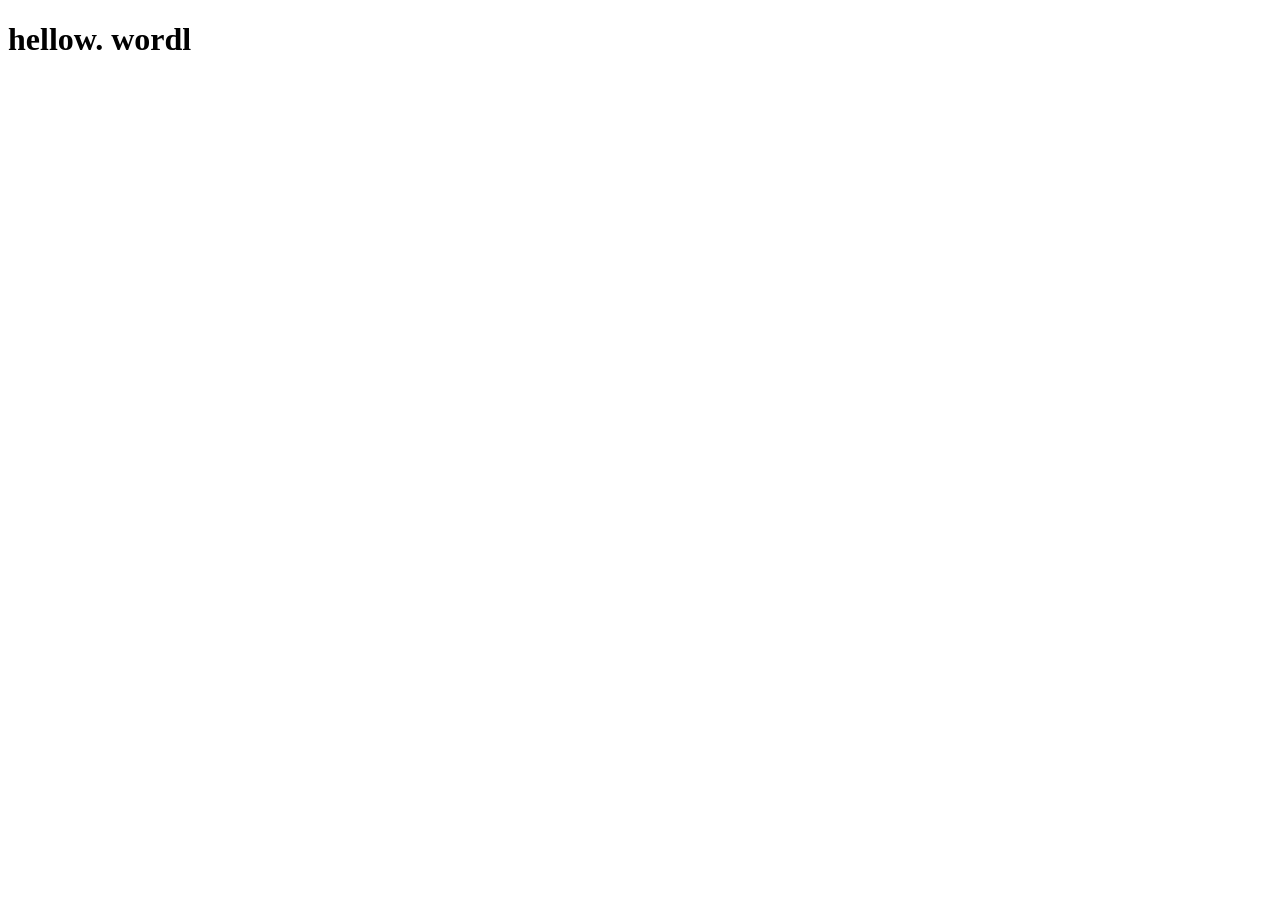
==== index.html @ d87928e4 "Puse un hola mundo" ====
<!DOCTYPE html>
<html lang="en">
<head>
    <meta charset="UTF-8">
    <meta name="viewport" content="width=device-width, initial-scale=1.0">
    <title>Document</title>
</head>
<body>
    <h1>hellow. wordl</h1>
</body>
</html>
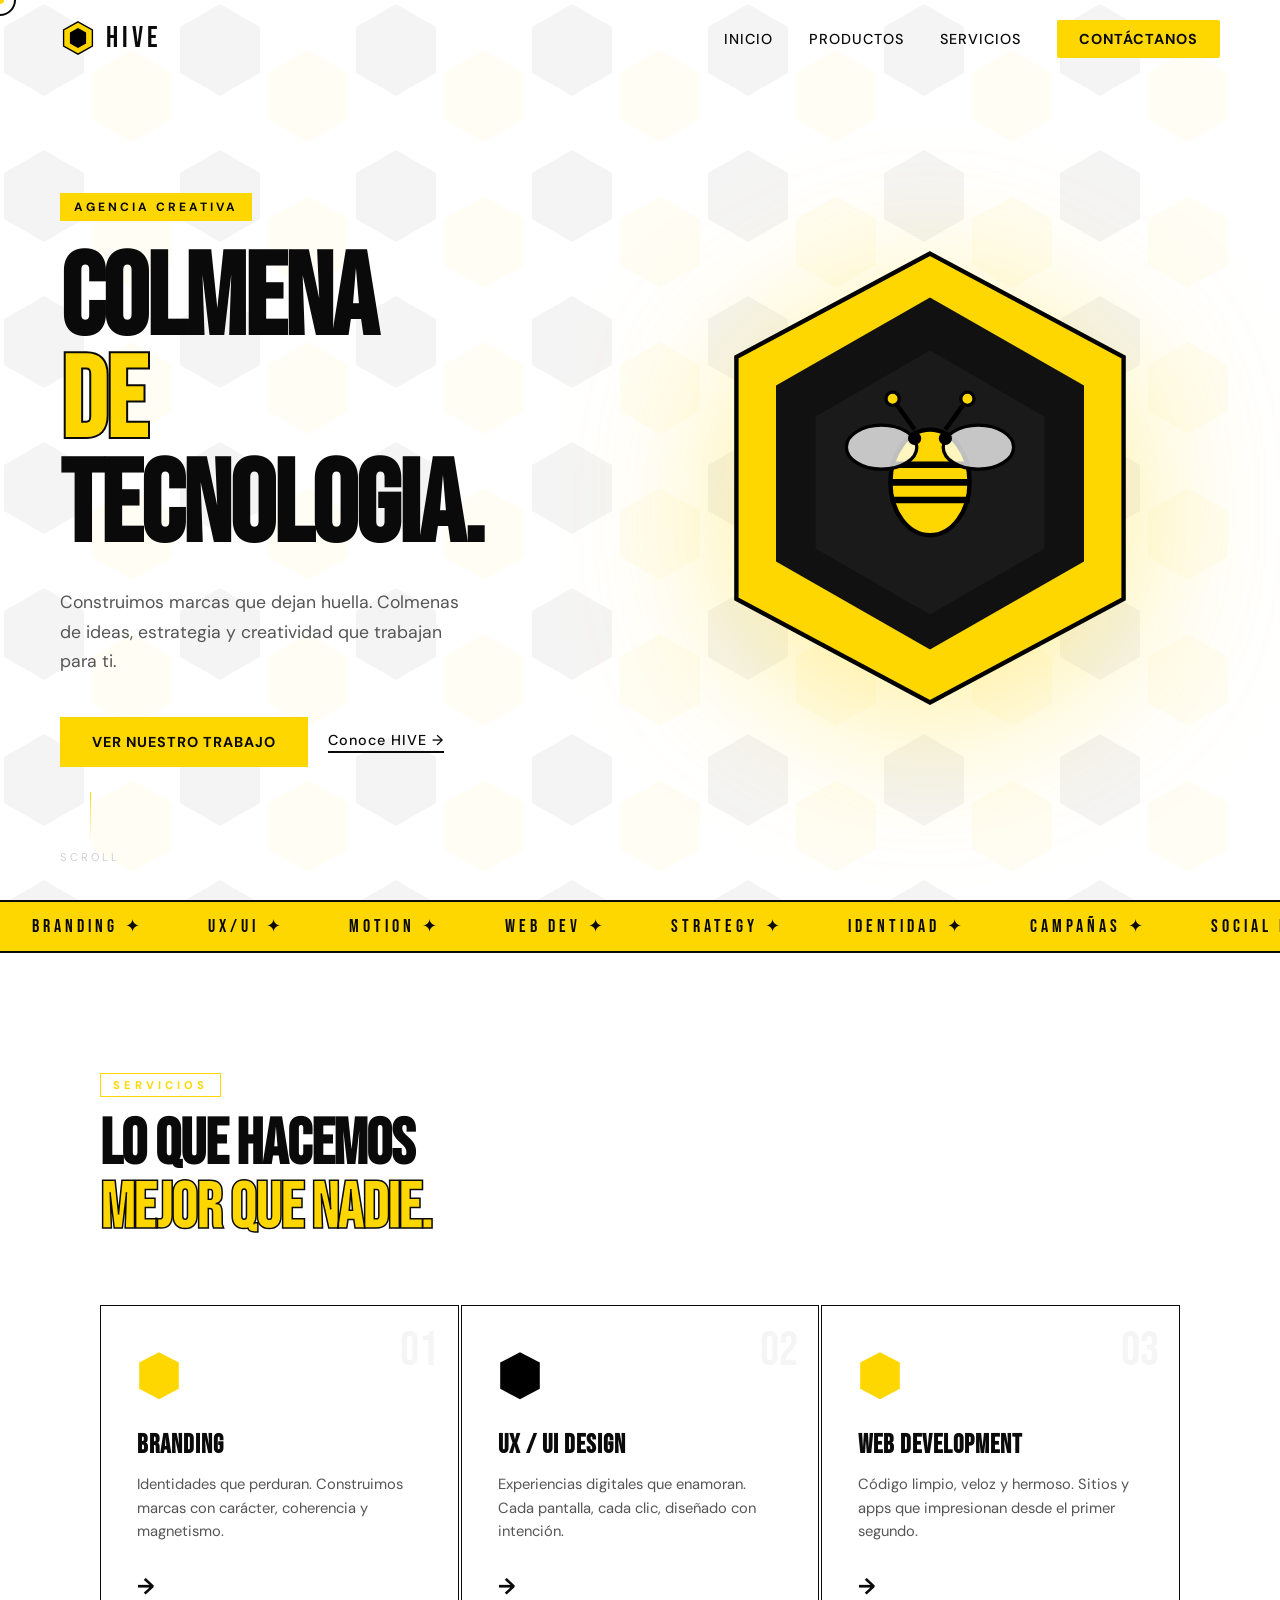
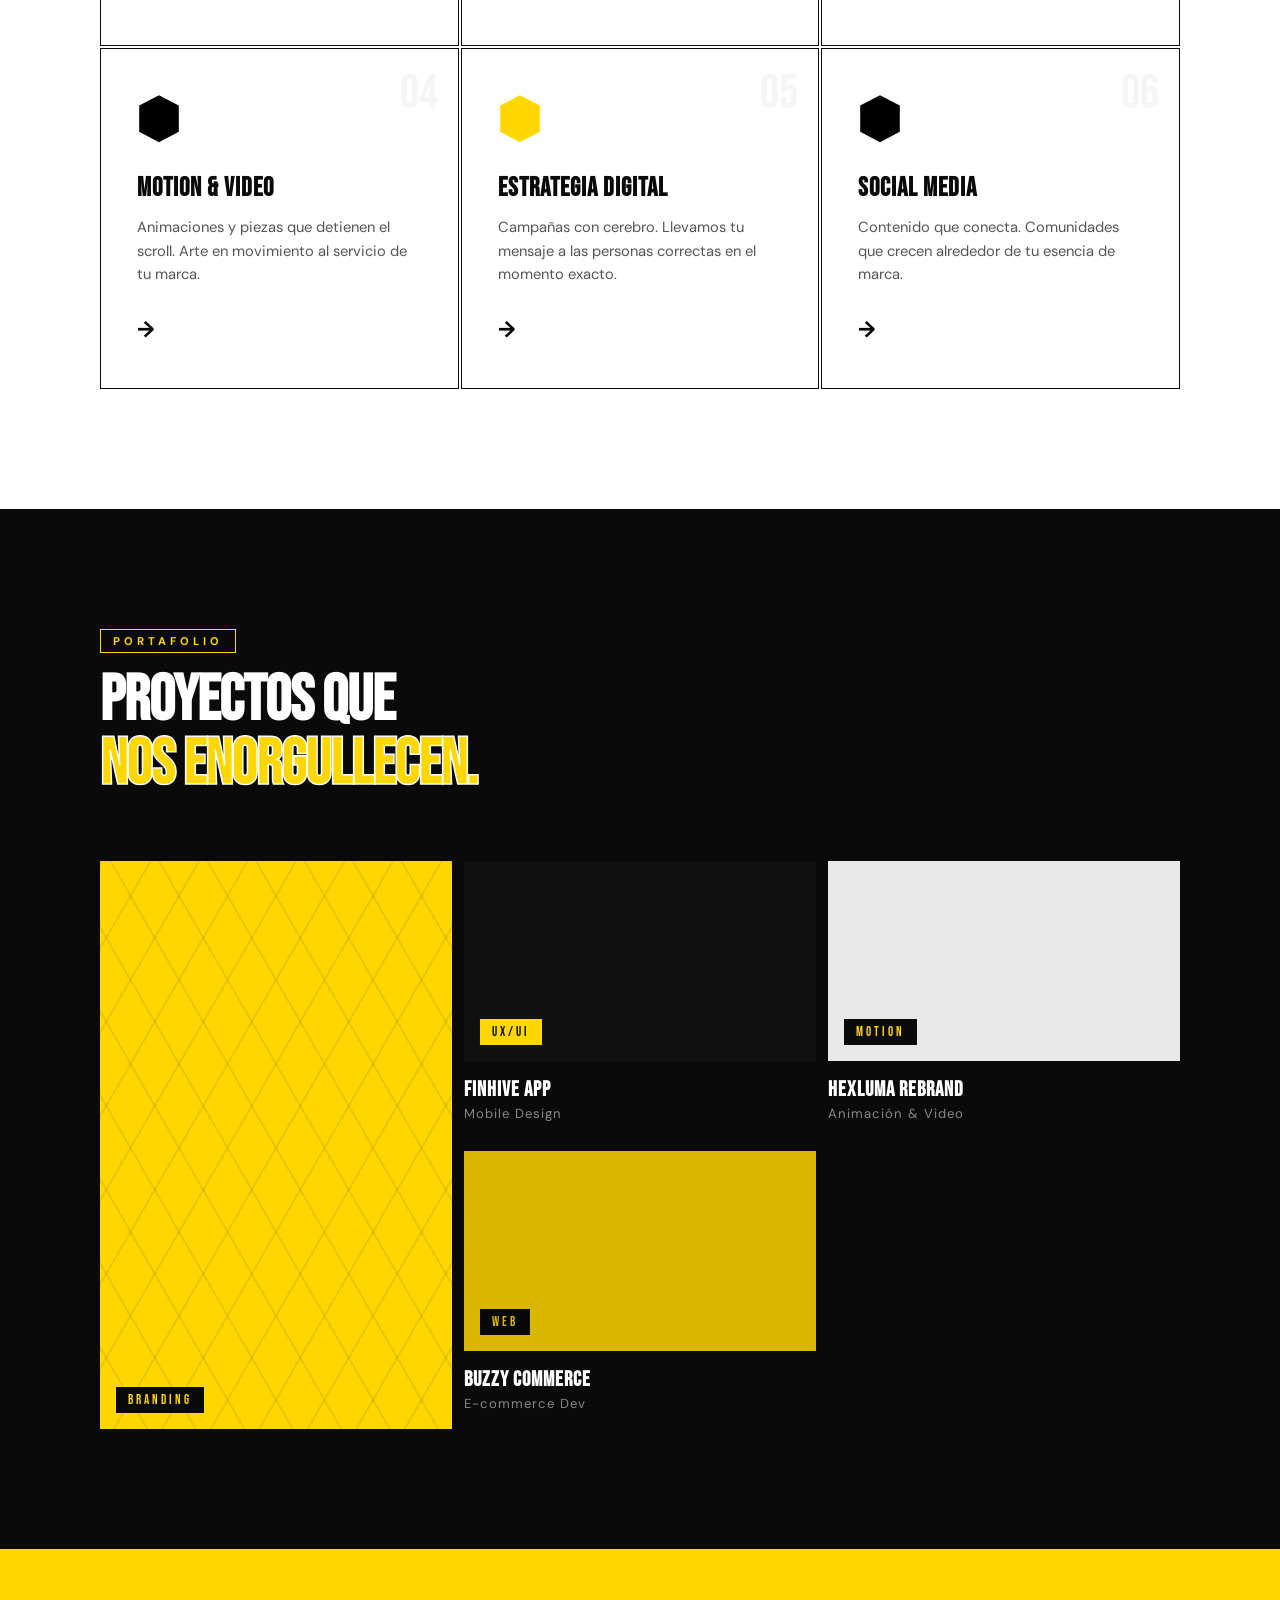
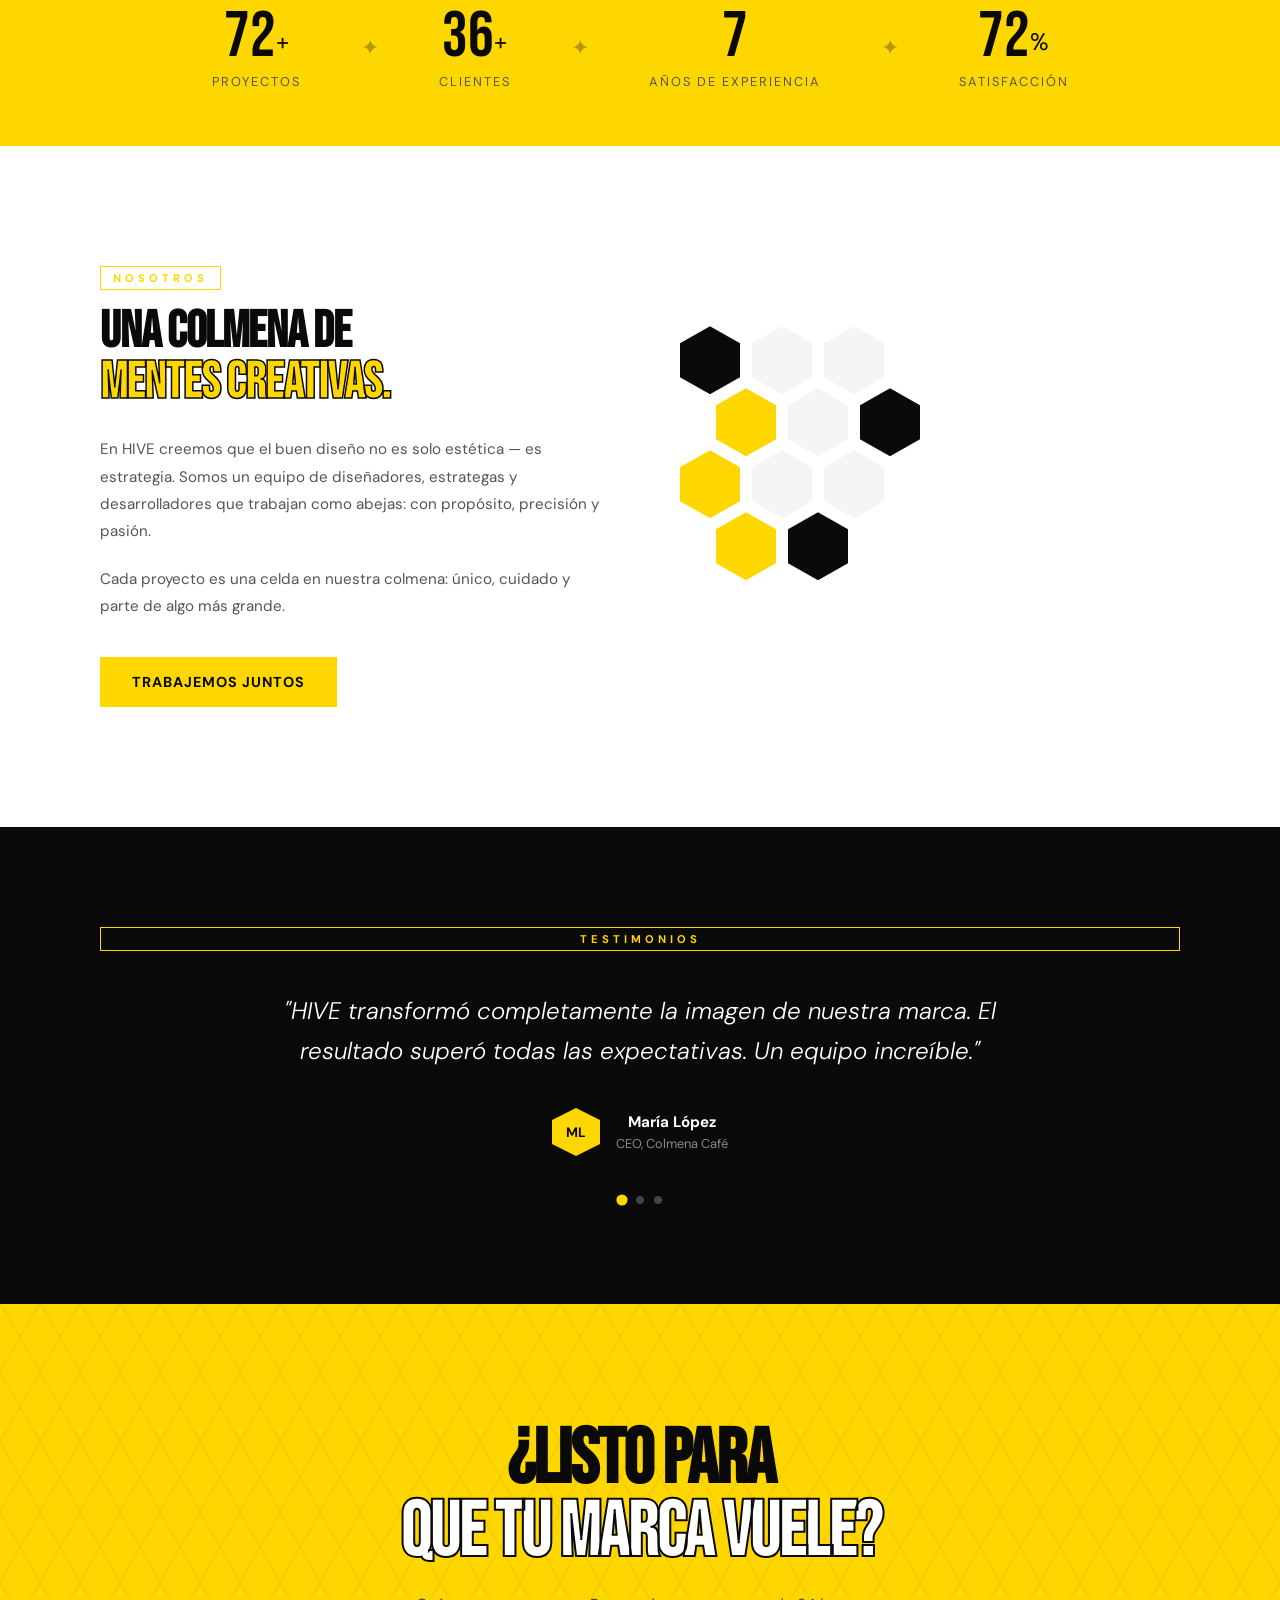
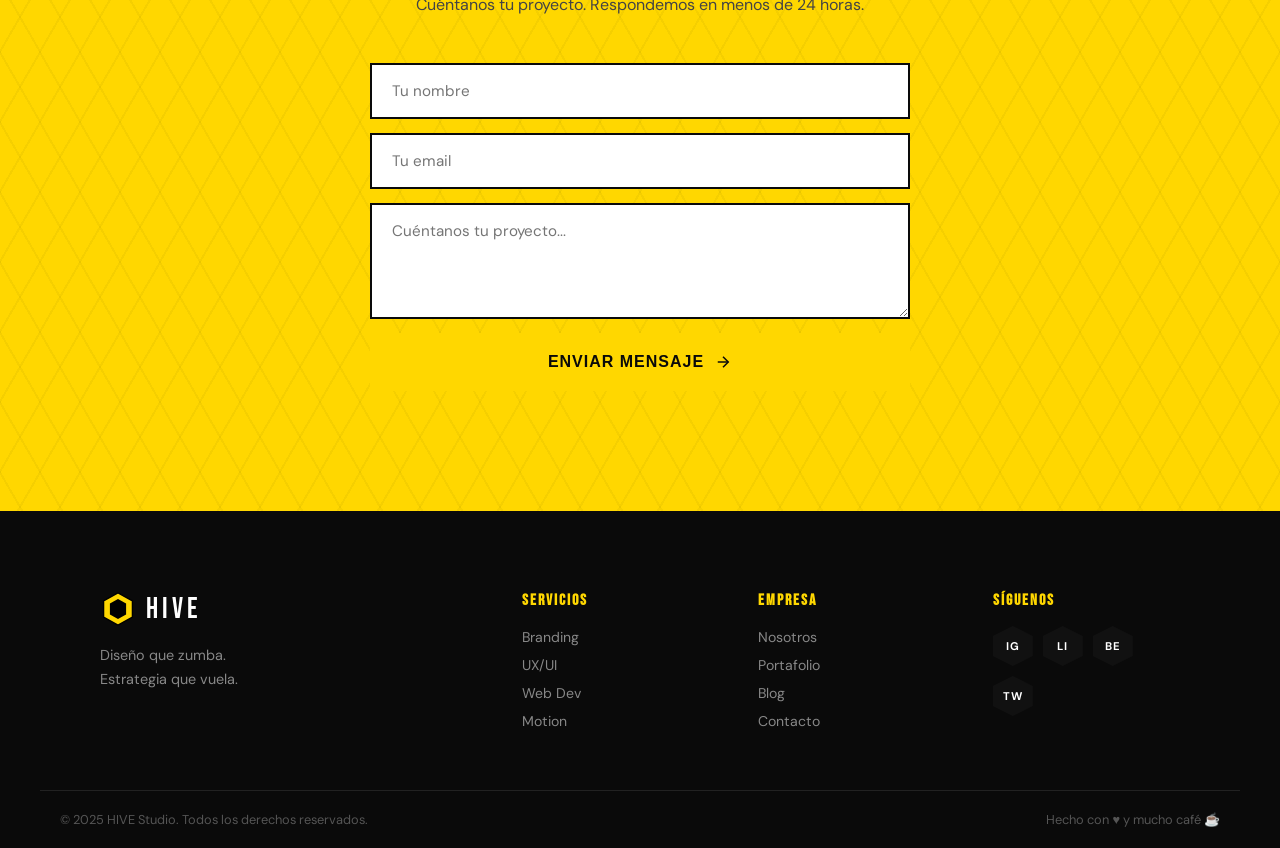
==== commit 9aef3e36: "feat : desarrollo servicios e index" ====
--- a/index.html
+++ b/index.html
@@ -1,11 +1,467 @@
 <!DOCTYPE html>
-<html lang="en">
+<html lang="es">
 <head>
-    <meta charset="UTF-8">
-    <meta name="viewport" content="width=device-width, initial-scale=1.0">
-    <title>Document</title>
+  <meta charset="UTF-8" />
+  <meta name="viewport" content="width=device-width, initial-scale=1.0"/>
+  <title>HIVE — colmena de servicios</title>
+  <link rel="stylesheet" href="/src/styles/style_ser.css" />
+  <link href="https://fonts.googleapis.com/css2?family=Bebas+Neue&family=DM+Sans:ital,wght@0,300;0,400;0,700;1,300&display=swap" rel="stylesheet"/>
 </head>
 <body>
-    <h1>hellow. wordl</h1>
+
+  <!-- CURSOR PERSONALIZADO -->
+  <div class="cursor" id="cursor"></div>
+  <div class="cursor-follower" id="cursorFollower"></div>
+
+  <!-- NAV -->
+  <nav class="nav">
+    <div class="nav-logo">
+      <svg class="nav-honeycomb" viewBox="0 0 40 40" xmlns="http://www.w3.org/2000/svg">
+        <polygon points="20,2 36,11 36,29 20,38 4,29 4,11" fill="#FFD700" stroke="#000" stroke-width="1.5"/>
+        <polygon points="20,9 29,14 29,26 20,31 11,26 11,14" fill="#000"/>
+      </svg>
+      <span>HIVE</span>
+    </div>
+    <ul class="nav-links">
+      <li><a href="#index">Inicio</a></li>
+      <li><a href="#productos">Productos</a></li>
+      <li><a href="#servicios">Servicios</a></li>
+      <li><a href="#contactos" class="nav-cta">Contáctanos</a></li>
+    </ul>
+    <button class="nav-burger" id="burger" aria-label="Menú">
+      <span></span><span></span><span></span>
+    </button>
+  </nav>
+
+  <!-- HERO -->
+  <section class="hero">
+    <!-- Panal de fondo animado -->
+    <div class="honeycomb-bg" id="honeycombBg"></div>
+
+    <div class="hero-content">
+      <div class="hero-tag">Agencia Creativa</div>
+      <h1 class="hero-title">
+        <span class="line">colmena</span>
+        <span class="line accent">de</span>
+        <span class="line">tecnologia.</span>
+      </h1>
+      <p class="hero-sub">Construimos marcas que dejan huella. Colmenas de ideas, estrategia y creatividad que trabajan para ti.</p>
+      <div class="hero-actions">
+        <a href="#trabajo" class="btn-primary">Ver nuestro trabajo</a>
+        <a href="#nosotros" class="btn-ghost">Conoce HIVE →</a>
+      </div>
+    </div>
+
+    <!-- Logo central gigante -->
+    <div class="hero-logo-wrap">
+      <div class="big-hex" id="bigHex">
+        <svg viewBox="0 0 200 220" xmlns="http://www.w3.org/2000/svg">
+          <polygon class="hex-outer" points="100,8 188,55 188,165 100,212 12,165 12,55"/>
+          <polygon class="hex-mid"   points="100,28 170,68 170,148 100,188 30,148 30,68"/>
+          <polygon class="hex-inner" points="100,52 152,82 152,142 100,172 48,142 48,82"/>
+          <!-- Abeja central -->
+          <ellipse cx="100" cy="112" rx="18" ry="24" fill="#FFD700"/>
+          <ellipse cx="100" cy="112" rx="18" ry="24" fill="none" stroke="#000" stroke-width="2"/>
+          <!-- Rayas abeja -->
+          <line x1="82" y1="104" x2="118" y2="104" stroke="#000" stroke-width="3"/>
+          <line x1="82" y1="112" x2="118" y2="112" stroke="#000" stroke-width="3"/>
+          <line x1="82" y1="120" x2="118" y2="120" stroke="#000" stroke-width="3"/>
+          <!-- Alas -->
+          <ellipse cx="78" cy="96" rx="16" ry="10" fill="rgba(255,255,255,0.75)" stroke="#000" stroke-width="1.5" class="wing"/>
+          <ellipse cx="122" cy="96" rx="16" ry="10" fill="rgba(255,255,255,0.75)" stroke="#000" stroke-width="1.5" class="wing"/>
+          <!-- Ojos -->
+          <circle cx="93" cy="92" r="3" fill="#000"/>
+          <circle cx="107" cy="92" r="3" fill="#000"/>
+          <!-- Antenas -->
+          <line x1="93" y1="88" x2="83" y2="74" stroke="#000" stroke-width="2"/>
+          <circle cx="83" cy="74" r="3" fill="#FFD700" stroke="#000" stroke-width="1.5"/>
+          <line x1="107" y1="88" x2="117" y2="74" stroke="#000" stroke-width="2"/>
+          <circle cx="117" cy="74" r="3" fill="#FFD700" stroke="#000" stroke-width="1.5"/>
+        </svg>
+      </div>
+    </div>
+
+    <div class="hero-scroll-hint">
+      <div class="scroll-line"></div>
+      <span>Scroll</span>
+    </div>
+  </section>
+
+  <!-- TICKER -->
+  <div class="ticker-wrap">
+    <div class="ticker">
+      <span>Branding ✦</span><span>UX/UI ✦</span><span>Motion ✦</span><span>Web Dev ✦</span>
+      <span>Strategy ✦</span><span>Identidad ✦</span><span>Campañas ✦</span><span>Social Media ✦</span>
+      <span>Branding ✦</span><span>UX/UI ✦</span><span>Motion ✦</span><span>Web Dev ✦</span>
+      <span>Strategy ✦</span><span>Identidad ✦</span><span>Campañas ✦</span><span>Social Media ✦</span>
+    </div>
+  </div>
+
+  <!-- SERVICIOS -->
+  <section class="servicios" id="servicios">
+    <div class="container">
+      <div class="section-header">
+        <span class="section-tag">Servicios</span>
+        <h2>Lo que hacemos<br/><em>mejor que nadie.</em></h2>
+      </div>
+
+      <div class="cards-grid">
+        <div class="card" data-index="01">
+          <div class="card-hex">
+            <svg viewBox="0 0 60 70"><polygon points="30,3 57,17 57,53 30,67 3,53 3,17" fill="#FFD700"/></svg>
+          </div>
+          <h3>Branding</h3>
+          <p>Identidades que perduran. Construimos marcas con carácter, coherencia y magnetismo.</p>
+          <span class="card-arrow">→</span>
+        </div>
+        <div class="card" data-index="02">
+          <div class="card-hex">
+            <svg viewBox="0 0 60 70"><polygon points="30,3 57,17 57,53 30,67 3,53 3,17" fill="#000"/></svg>
+          </div>
+          <h3>UX / UI Design</h3>
+          <p>Experiencias digitales que enamoran. Cada pantalla, cada clic, diseñado con intención.</p>
+          <span class="card-arrow">→</span>
+        </div>
+        <div class="card" data-index="03">
+          <div class="card-hex">
+            <svg viewBox="0 0 60 70"><polygon points="30,3 57,17 57,53 30,67 3,53 3,17" fill="#FFD700"/></svg>
+          </div>
+          <h3>Web Development</h3>
+          <p>Código limpio, veloz y hermoso. Sitios y apps que impresionan desde el primer segundo.</p>
+          <span class="card-arrow">→</span>
+        </div>
+        <div class="card" data-index="04">
+          <div class="card-hex">
+            <svg viewBox="0 0 60 70"><polygon points="30,3 57,17 57,53 30,67 3,53 3,17" fill="#000"/></svg>
+          </div>
+          <h3>Motion & Video</h3>
+          <p>Animaciones y piezas que detienen el scroll. Arte en movimiento al servicio de tu marca.</p>
+          <span class="card-arrow">→</span>
+        </div>
+        <div class="card" data-index="05">
+          <div class="card-hex">
+            <svg viewBox="0 0 60 70"><polygon points="30,3 57,17 57,53 30,67 3,53 3,17" fill="#FFD700"/></svg>
+          </div>
+          <h3>Estrategia Digital</h3>
+          <p>Campañas con cerebro. Llevamos tu mensaje a las personas correctas en el momento exacto.</p>
+          <span class="card-arrow">→</span>
+        </div>
+        <div class="card" data-index="06">
+          <div class="card-hex">
+            <svg viewBox="0 0 60 70"><polygon points="30,3 57,17 57,53 30,67 3,53 3,17" fill="#000"/></svg>
+          </div>
+          <h3>Social Media</h3>
+          <p>Contenido que conecta. Comunidades que crecen alrededor de tu esencia de marca.</p>
+          <span class="card-arrow">→</span>
+        </div>
+      </div>
+    </div>
+  </section>
+
+  <!-- TRABAJO / PORTAFOLIO -->
+  <section class="trabajo" id="trabajo">
+    <div class="container">
+      <div class="section-header invert">
+        <span class="section-tag">Portafolio</span>
+        <h2>Proyectos que<br/><em>nos enorgullecen.</em></h2>
+      </div>
+
+      <div class="portfolio-grid">
+        <div class="p-item big">
+          <div class="p-img" style="background: #FFD700;">
+            <div class="p-hex-pattern"></div>
+            <div class="p-label">BRANDING</div>
+          </div>
+          <div class="p-info">
+            <h4>Colmena Café</h4>
+            <span>Identidad & Packaging</span>
+          </div>
+        </div>
+        <div class="p-item">
+          <div class="p-img" style="background: #111;">
+            <div class="p-label light">UX/UI</div>
+          </div>
+          <div class="p-info">
+            <h4>FinHive App</h4>
+            <span>Mobile Design</span>
+          </div>
+        </div>
+        <div class="p-item">
+          <div class="p-img" style="background: #e8e8e8;">
+            <div class="p-label">MOTION</div>
+          </div>
+          <div class="p-info">
+            <h4>Hexluma Rebrand</h4>
+            <span>Animación & Video</span>
+          </div>
+        </div>
+        <div class="p-item">
+          <div class="p-img" style="background: #FFD700; filter: brightness(0.85);">
+            <div class="p-label">WEB</div>
+          </div>
+          <div class="p-info">
+            <h4>Buzzy Commerce</h4>
+            <span>E-commerce Dev</span>
+          </div>
+        </div>
+      </div>
+    </div>
+  </section>
+
+  <!-- STATS -->
+  <div class="stats-bar">
+    <div class="stat">
+      <span class="stat-num" data-target="120">0</span><sup>+</sup>
+      <span class="stat-label">Proyectos</span>
+    </div>
+    <div class="stat-divider">✦</div>
+    <div class="stat">
+      <span class="stat-num" data-target="48">0</span><sup>+</sup>
+      <span class="stat-label">Clientes</span>
+    </div>
+    <div class="stat-divider">✦</div>
+    <div class="stat">
+      <span class="stat-num" data-target="7">0</span>
+      <span class="stat-label">Años de experiencia</span>
+    </div>
+    <div class="stat-divider">✦</div>
+    <div class="stat">
+      <span class="stat-num" data-target="98">0</span><sup>%</sup>
+      <span class="stat-label">Satisfacción</span>
+    </div>
+  </div>
+
+  <!-- NOSOTROS -->
+  <section class="nosotros" id="nosotros">
+    <div class="container nos-grid">
+      <div class="nos-text">
+        <span class="section-tag">Nosotros</span>
+        <h2>Una colmena de<br/><em>mentes creativas.</em></h2>
+        <p>En HIVE creemos que el buen diseño no es solo estética — es estrategia. Somos un equipo de diseñadores, estrategas y desarrolladores que trabajan como abejas: con propósito, precisión y pasión.</p>
+        <p>Cada proyecto es una celda en nuestra colmena: único, cuidado y parte de algo más grande.</p>
+        <a href="#contacto" class="btn-primary">Trabajemos juntos</a>
+      </div>
+      <div class="nos-visual">
+        <div class="nos-hex-grid" id="nosHexGrid"></div>
+      </div>
+    </div>
+  </section>
+
+  <!-- TESTIMONIOS -->
+  <section class="testimonios">
+    <div class="container">
+      <span class="section-tag center">Testimonios</span>
+      <div class="testi-slider" id="testiSlider">
+        <div class="testi active">
+          <p>"HIVE transformó completamente la imagen de nuestra marca. El resultado superó todas las expectativas. Un equipo increíble."</p>
+          <div class="testi-author">
+            <div class="testi-avatar">ML</div>
+            <div>
+              <strong>María López</strong>
+              <span>CEO, Colmena Café</span>
+            </div>
+          </div>
+        </div>
+        <div class="testi">
+          <p>"Trabajar con HIVE fue un placer de principio a fin. Entendieron nuestra visión y la llevaron a otro nivel. Totalmente recomendados."</p>
+          <div class="testi-author">
+            <div class="testi-avatar">CA</div>
+            <div>
+              <strong>Carlos Arango</strong>
+              <span>Fundador, FinHive</span>
+            </div>
+          </div>
+        </div>
+        <div class="testi">
+          <p>"El mejor equipo creativo con el que hemos trabajado. Rápidos, talentosos y siempre atentos a los detalles. ¡Los amamos!"</p>
+          <div class="testi-author">
+            <div class="testi-avatar">SR</div>
+            <div>
+              <strong>Sara Restrepo</strong>
+              <span>Directora de Marketing, Hexluma</span>
+            </div>
+          </div>
+        </div>
+      </div>
+      <div class="testi-dots" id="testiDots">
+        <button class="dot active" data-i="0"></button>
+        <button class="dot" data-i="1"></button>
+        <button class="dot" data-i="2"></button>
+      </div>
+    </div>
+  </section>
+
+  <!-- CTA FINAL -->
+  <section class="cta-final" id="contacto">
+    <div class="cta-hex-bg"></div>
+    <div class="container cta-content">
+      <h2>¿Listo para<br/><em>que tu marca vuele?</em></h2>
+      <p>Cuéntanos tu proyecto. Respondemos en menos de 24 horas.</p>
+      <div class="cta-form">
+        <input type="text" placeholder="Tu nombre" class="cta-input" id="nameInput"/>
+        <input type="email" placeholder="Tu email" class="cta-input" id="emailInput"/>
+        <textarea placeholder="Cuéntanos tu proyecto..." class="cta-input" rows="4" id="msgInput"></textarea>
+        <button class="btn-primary large" id="ctaBtn">
+          <span>Enviar mensaje</span>
+          <svg viewBox="0 0 24 24" fill="none" stroke="currentColor" stroke-width="2"><line x1="5" y1="12" x2="19" y2="12"/><polyline points="12 5 19 12 12 19"/></svg>
+        </button>
+      </div>
+    </div>
+  </section>
+
+  <!-- FOOTER -->
+  <footer class="footer">
+    <div class="container footer-grid">
+      <div class="footer-brand">
+        <div class="nav-logo">
+          <svg class="nav-honeycomb" viewBox="0 0 40 40" xmlns="http://www.w3.org/2000/svg">
+            <polygon points="20,2 36,11 36,29 20,38 4,29 4,11" fill="#FFD700" stroke="#000" stroke-width="1.5"/>
+            <polygon points="20,9 29,14 29,26 20,31 11,26 11,14" fill="#000"/>
+          </svg>
+          <span>HIVE</span>
+        </div>
+        <p>Diseño que zumba.<br/>Estrategia que vuela.</p>
+      </div>
+      <div class="footer-links">
+        <h5>Servicios</h5>
+        <a href="#">Branding</a>
+        <a href="#">UX/UI</a>
+        <a href="#">Web Dev</a>
+        <a href="#">Motion</a>
+      </div>
+      <div class="footer-links">
+        <h5>Empresa</h5>
+        <a href="#">Nosotros</a>
+        <a href="#">Portafolio</a>
+        <a href="#">Blog</a>
+        <a href="#">Contacto</a>
+      </div>
+      <div class="footer-social">
+        <h5>Síguenos</h5>
+        <div class="social-icons">
+          <a href="#" class="social-icon">IG</a>
+          <a href="#" class="social-icon">LI</a>
+          <a href="#" class="social-icon">BE</a>
+          <a href="#" class="social-icon">TW</a>
+        </div>
+      </div>
+    </div>
+    <div class="footer-bottom">
+      <span>© 2025 HIVE Studio. Todos los derechos reservados.</span>
+      <span>Hecho con ♥ y mucho café ☕</span>
+    </div>
+  </footer>
+
+  <script>
+    // ─── CURSOR ──────────────────────────────
+    const cursor = document.getElementById('cursor');
+    const follower = document.getElementById('cursorFollower');
+    let mx = 0, my = 0, fx = 0, fy = 0;
+    document.addEventListener('mousemove', e => { mx = e.clientX; my = e.clientY; cursor.style.left = mx + 'px'; cursor.style.top = my + 'px'; });
+    function animFollower() { fx += (mx - fx) * 0.12; fy += (my - fy) * 0.12; follower.style.left = fx + 'px'; follower.style.top = fy + 'px'; requestAnimationFrame(animFollower); }
+    animFollower();
+    document.querySelectorAll('a, button, .card, .p-item').forEach(el => {
+      el.addEventListener('mouseenter', () => { cursor.classList.add('hover'); follower.classList.add('hover'); });
+      el.addEventListener('mouseleave', () => { cursor.classList.remove('hover'); follower.classList.remove('hover'); });
+    });
+
+    // ─── PANAL FONDO HERO ────────────────────
+    const bg = document.getElementById('honeycombBg');
+    const cols = Math.ceil(window.innerWidth / 88) + 2;
+    const rows = Math.ceil(window.innerHeight / 100) + 2;
+    for (let r = 0; r < rows; r++) {
+      for (let c = 0; c < cols; c++) {
+        const h = document.createElement('div');
+        h.className = 'hex-cell';
+        h.style.animationDelay = (Math.random() * 4) + 's';
+        bg.appendChild(h);
+      }
+    }
+
+    // ─── PANAL NOSOTROS ──────────────────────
+    const nosGrid = document.getElementById('nosHexGrid');
+    const positions = [
+      [0,0],[1,0],[2,0],[0.5,1],[1.5,1],[2.5,1],[0,2],[1,2],[2,2],[0.5,3],[1.5,3]
+    ];
+    positions.forEach(([x,y], i) => {
+      const h = document.createElement('div');
+      h.className = 'nos-hex';
+      h.style.left = (x * 72) + 'px';
+      h.style.top = (y * 62) + 'px';
+      h.style.animationDelay = (i * 0.1) + 's';
+      if (i % 3 === 0) h.classList.add('yellow');
+      if (i % 5 === 0) h.classList.add('black');
+      nosGrid.appendChild(h);
+    });
+
+    // ─── BIG HEX PARALLAX ────────────────────
+    const bigHex = document.getElementById('bigHex');
+    document.addEventListener('mousemove', e => {
+      const dx = (e.clientX / window.innerWidth - 0.5) * 20;
+      const dy = (e.clientY / window.innerHeight - 0.5) * 20;
+      bigHex.style.transform = `rotateY(${dx}deg) rotateX(${-dy}deg)`;
+    });
+
+    // ─── TESTIMONIOS ─────────────────────────
+    let currentTesti = 0;
+    const testis = document.querySelectorAll('.testi');
+    const dots = document.querySelectorAll('.dot');
+    function showTesti(i) {
+      testis[currentTesti].classList.remove('active');
+      dots[currentTesti].classList.remove('active');
+      currentTesti = i;
+      testis[currentTesti].classList.add('active');
+      dots[currentTesti].classList.add('active');
+    }
+    dots.forEach(d => d.addEventListener('click', () => showTesti(+d.dataset.i)));
+    setInterval(() => showTesti((currentTesti + 1) % testis.length), 5000);
+
+    // ─── STATS COUNTER ───────────────────────
+    const statNums = document.querySelectorAll('.stat-num');
+    const statsBar = document.querySelector('.stats-bar');
+    let counted = false;
+    const observer = new IntersectionObserver(entries => {
+      if (entries[0].isIntersecting && !counted) {
+        counted = true;
+        statNums.forEach(el => {
+          const target = +el.dataset.target;
+          let count = 0;
+          const inc = Math.ceil(target / 60);
+          const timer = setInterval(() => {
+            count = Math.min(count + inc, target);
+            el.textContent = count;
+            if (count >= target) clearInterval(timer);
+          }, 30);
+        });
+      }
+    }, { threshold: 0.5 });
+    observer.observe(statsBar);
+
+    // ─── CTA FORM ────────────────────────────
+    document.getElementById('ctaBtn').addEventListener('click', () => {
+      const n = document.getElementById('nameInput').value.trim();
+      const e = document.getElementById('emailInput').value.trim();
+      const m = document.getElementById('msgInput').value.trim();
+      const btn = document.getElementById('ctaBtn');
+      if (!n || !e || !m) { btn.style.background = '#ff4444'; btn.querySelector('span').textContent = 'Completa todos los campos'; setTimeout(() => { btn.style.background = ''; btn.querySelector('span').textContent = 'Enviar mensaje'; }, 2000); return; }
+      btn.querySelector('span').textContent = '¡Mensaje enviado! 🐝';
+      btn.style.background = '#000';
+      setTimeout(() => { btn.querySelector('span').textContent = 'Enviar mensaje'; btn.style.background = ''; document.getElementById('nameInput').value = ''; document.getElementById('emailInput').value = ''; document.getElementById('msgInput').value = ''; }, 3000);
+    });
+
+    // ─── NAVBAR SCROLL ───────────────────────
+    const nav = document.querySelector('.nav');
+    window.addEventListener('scroll', () => { nav.classList.toggle('scrolled', window.scrollY > 60); });
+
+    // ─── SCROLL REVEAL ───────────────────────
+    const reveals = document.querySelectorAll('.card, .p-item, .stat, .testi, .nos-text > *');
+    const revObs = new IntersectionObserver(entries => {
+      entries.forEach(e => { if (e.isIntersecting) { e.target.classList.add('revealed'); revObs.unobserve(e.target); } });
+    }, { threshold: 0.15 });
+    reveals.forEach(el => { el.classList.add('reveal-ready'); revObs.observe(el); });
+
+    // ─── MOBILE BURGER ───────────────────────
+    document.getElementById('burger').addEventListener('click', () => { document.querySelector('.nav-links').classList.toggle('open'); });
+  </script>
 </body>
 </html>
--- a/src/styles/style_ser.css
+++ b/src/styles/style_ser.css
@@ -0,0 +1,687 @@
+/* ══════════════════════════════════════════
+   HIVE STUDIO — Landing Page Styles
+   Paleta: Blanco · Negro · Amarillo Panal
+   ══════════════════════════════════════════ */
+
+/* ─── VARIABLES ─────────────────────────── */
+:root {
+  --yellow: #FFD700;
+  --yellow-dark: #e6c200;
+  --black: #0a0a0a;
+  --white: #ffffff;
+  --gray: #f5f5f5;
+  --gray-mid: #d0d0d0;
+  --gray-dark: #555;
+  --font-display: 'Bebas Neue', sans-serif;
+  --font-body: 'DM Sans', sans-serif;
+  --transition: cubic-bezier(0.25, 0.46, 0.45, 0.94);
+}
+
+/* ─── RESET & BASE ───────────────────────── */
+*, *::before, *::after { box-sizing: border-box; margin: 0; padding: 0; }
+html { scroll-behavior: smooth; }
+body {
+  font-family: var(--font-body);
+  background: var(--white);
+  color: var(--black);
+  overflow-x: hidden;
+  cursor: none;
+}
+a { text-decoration: none; color: inherit; }
+ul { list-style: none; }
+img { display: block; max-width: 100%; }
+
+/* ─── CURSOR ─────────────────────────────── */
+.cursor {
+  position: fixed;
+  width: 8px; height: 8px;
+  background: var(--yellow);
+  border-radius: 50%;
+  pointer-events: none;
+  transform: translate(-50%, -50%);
+  z-index: 9999;
+  transition: transform 0.1s, background 0.2s;
+}
+.cursor-follower {
+  position: fixed;
+  width: 32px; height: 32px;
+  border: 2px solid var(--black);
+  border-radius: 50%;
+  pointer-events: none;
+  transform: translate(-50%, -50%);
+  z-index: 9998;
+  transition: width 0.3s var(--transition), height 0.3s var(--transition), border-color 0.2s;
+}
+.cursor.hover { transform: translate(-50%,-50%) scale(2.5); background: var(--black); }
+.cursor-follower.hover { width: 56px; height: 56px; border-color: var(--yellow); }
+
+/* ─── NAVEGACIÓN ─────────────────────────── */
+.nav {
+  position: fixed;
+  top: 0; left: 0; right: 0;
+  display: flex;
+  align-items: center;
+  justify-content: space-between;
+  padding: 20px 60px;
+  z-index: 1000;
+  transition: background 0.4s, padding 0.3s, box-shadow 0.4s;
+}
+.nav.scrolled {
+  background: rgba(255,255,255,0.96);
+  backdrop-filter: blur(20px);
+  padding: 14px 60px;
+  box-shadow: 0 2px 30px rgba(0,0,0,0.08);
+}
+.nav-logo {
+  display: flex;
+  align-items: center;
+  gap: 10px;
+  font-family: var(--font-display);
+  font-size: 1.8rem;
+  letter-spacing: 4px;
+}
+.nav-honeycomb { width: 36px; height: 36px; }
+.nav-links {
+  display: flex;
+  align-items: center;
+  gap: 36px;
+}
+.nav-links a {
+  font-size: 0.9rem;
+  font-weight: 500;
+  letter-spacing: 1px;
+  text-transform: uppercase;
+  position: relative;
+}
+.nav-links a::after {
+  content: '';
+  position: absolute;
+  bottom: -3px; left: 0;
+  width: 0; height: 2px;
+  background: var(--yellow);
+  transition: width 0.3s var(--transition);
+}
+.nav-links a:hover::after { width: 100%; }
+.nav-cta {
+  background: var(--yellow);
+  color: var(--black) !important;
+  padding: 10px 22px;
+  border-radius: 2px;
+  font-weight: 700 !important;
+  transition: background 0.3s, transform 0.2s !important;
+}
+.nav-cta:hover { background: var(--black) !important; color: var(--yellow) !important; transform: translateY(-2px); }
+.nav-cta::after { display: none !important; }
+.nav-burger { display: none; flex-direction: column; gap: 5px; background: none; border: none; cursor: none; padding: 4px; }
+.nav-burger span { display: block; width: 24px; height: 2px; background: var(--black); transition: 0.3s; }
+
+/* ─── HERO ───────────────────────────────── */
+.hero {
+  min-height: 100vh;
+  display: grid;
+  grid-template-columns: 1fr 1fr;
+  align-items: center;
+  padding: 120px 60px 60px;
+  background: var(--white);
+  position: relative;
+  overflow: hidden;
+}
+
+/* Panal de fondo */
+.honeycomb-bg {
+  position: absolute;
+  inset: 0;
+  display: flex;
+  flex-wrap: wrap;
+  align-content: flex-start;
+  pointer-events: none;
+  opacity: 0.04;
+  z-index: 0;
+}
+.hex-cell {
+  width: 80px; height: 92px;
+  background: var(--black);
+  clip-path: polygon(50% 0%, 100% 25%, 100% 75%, 50% 100%, 0% 75%, 0% 25%);
+  margin: 4px;
+  animation: hexPulse 6s infinite alternate;
+}
+.hex-cell:nth-child(even) { background: var(--yellow); margin-top: 50px; }
+@keyframes hexPulse {
+  from { opacity: 0.3; transform: scale(0.95); }
+  to   { opacity: 1;   transform: scale(1.02); }
+}
+
+/* Contenido hero */
+.hero-content {
+  position: relative;
+  z-index: 2;
+  animation: slideUp 1s var(--transition) both;
+}
+@keyframes slideUp {
+  from { opacity: 0; transform: translateY(50px); }
+  to   { opacity: 1; transform: translateY(0); }
+}
+.hero-tag {
+  display: inline-block;
+  background: var(--yellow);
+  color: var(--black);
+  font-size: 0.75rem;
+  font-weight: 700;
+  letter-spacing: 3px;
+  text-transform: uppercase;
+  padding: 6px 14px;
+  margin-bottom: 28px;
+}
+.hero-title {
+  font-family: var(--font-display);
+  font-size: clamp(5rem, 9vw, 9rem);
+  line-height: 0.9;
+  letter-spacing: -2px;
+  margin-bottom: 28px;
+}
+.hero-title .line { display: block; }
+.hero-title .accent { color: var(--yellow); -webkit-text-stroke: 2px var(--black); }
+.hero-sub {
+  font-size: 1.1rem;
+  line-height: 1.7;
+  color: var(--gray-dark);
+  max-width: 420px;
+  margin-bottom: 40px;
+}
+.hero-actions { display: flex; gap: 20px; align-items: center; flex-wrap: wrap; }
+
+/* Botones */
+.btn-primary {
+  display: inline-flex;
+  align-items: center;
+  gap: 10px;
+  background: var(--yellow);
+  color: var(--black);
+  font-weight: 700;
+  font-size: 0.9rem;
+  letter-spacing: 1px;
+  padding: 16px 32px;
+  text-transform: uppercase;
+  position: relative;
+  overflow: hidden;
+  transition: color 0.3s, transform 0.2s;
+  border: none;
+  cursor: none;
+}
+.btn-primary::before {
+  content: '';
+  position: absolute;
+  inset: 0;
+  background: var(--black);
+  transform: translateX(-101%);
+  transition: transform 0.4s var(--transition);
+}
+.btn-primary:hover { color: var(--yellow); transform: translateY(-2px); }
+.btn-primary:hover::before { transform: translateX(0); }
+.btn-primary span, .btn-primary svg { position: relative; z-index: 1; }
+.btn-primary svg { width: 18px; height: 18px; }
+.btn-primary.large { font-size: 1rem; padding: 20px 44px; }
+
+.btn-ghost {
+  font-size: 0.9rem;
+  font-weight: 500;
+  letter-spacing: 1px;
+  color: var(--black);
+  border-bottom: 2px solid var(--black);
+  padding-bottom: 2px;
+  transition: color 0.3s, border-color 0.3s;
+}
+.btn-ghost:hover { color: var(--yellow-dark); border-color: var(--yellow-dark); }
+
+/* Logo hexagonal hero */
+.hero-logo-wrap {
+  display: flex;
+  justify-content: center;
+  align-items: center;
+  position: relative;
+  z-index: 2;
+  animation: fadeIn 1.2s 0.3s both;
+}
+@keyframes fadeIn { from { opacity: 0; } to { opacity: 1; } }
+.big-hex {
+  width: clamp(260px, 35vw, 440px);
+  filter: drop-shadow(0 30px 80px rgba(255,215,0,0.4));
+  transform-style: preserve-3d;
+  transition: transform 0.1s;
+}
+.big-hex svg { width: 100%; height: auto; }
+.hex-outer { fill: var(--yellow); stroke: #000; stroke-width: 2; }
+.hex-mid   { fill: #111; }
+.hex-inner { fill: #1a1a1a; }
+.wing { animation: wingFlap 0.8s infinite alternate ease-in-out; transform-origin: center; }
+.wing:last-of-type { animation-delay: 0.1s; }
+@keyframes wingFlap {
+  from { transform: scaleY(1);    opacity: 0.85; }
+  to   { transform: scaleY(0.7);  opacity: 0.6;  }
+}
+
+.hero-scroll-hint {
+  position: absolute;
+  bottom: 36px; left: 60px;
+  display: flex;
+  flex-direction: column;
+  align-items: center;
+  gap: 8px;
+  font-size: 0.7rem;
+  letter-spacing: 3px;
+  text-transform: uppercase;
+  color: var(--gray-mid);
+  z-index: 3;
+}
+.scroll-line {
+  width: 1px; height: 50px;
+  background: linear-gradient(to bottom, var(--yellow), transparent);
+  animation: scrollLine 2s infinite;
+}
+@keyframes scrollLine {
+  from { transform: scaleY(0); transform-origin: top; opacity: 1; }
+  to   { transform: scaleY(1); transform-origin: top; opacity: 0.3; }
+}
+
+/* ─── TICKER ─────────────────────────────── */
+.ticker-wrap {
+  background: var(--yellow);
+  overflow: hidden;
+  padding: 14px 0;
+  border-top: 2px solid var(--black);
+  border-bottom: 2px solid var(--black);
+}
+.ticker {
+  display: flex;
+  width: max-content;
+  animation: ticker 20s linear infinite;
+}
+.ticker span {
+  font-family: var(--font-display);
+  font-size: 1.1rem;
+  letter-spacing: 4px;
+  padding: 0 32px;
+  color: var(--black);
+  white-space: nowrap;
+}
+@keyframes ticker { from { transform: translateX(0); } to { transform: translateX(-50%); } }
+
+/* ─── CONTAINER ──────────────────────────── */
+.container { max-width: 1200px; margin: 0 auto; padding: 0 60px; }
+
+/* ─── SECTION HEADER ─────────────────────── */
+.section-header { margin-bottom: 64px; }
+.section-header.invert { color: var(--white); }
+.section-tag {
+  display: inline-block;
+  font-size: 0.7rem;
+  letter-spacing: 4px;
+  text-transform: uppercase;
+  font-weight: 700;
+  color: var(--yellow);
+  border: 1.5px solid var(--yellow);
+  padding: 4px 12px;
+  margin-bottom: 16px;
+}
+.section-tag.center { display: block; text-align: center; margin-bottom: 40px; }
+.section-header h2 {
+  font-family: var(--font-display);
+  font-size: clamp(2.5rem, 5vw, 5rem);
+  line-height: 1;
+  letter-spacing: -1px;
+}
+.section-header h2 em {
+  font-style: normal;
+  color: var(--yellow);
+  -webkit-text-stroke: 1.5px var(--black);
+}
+.section-header.invert h2 em { -webkit-text-stroke: 1.5px var(--white); }
+
+/* ─── SERVICIOS ──────────────────────────── */
+.servicios { padding: 120px 0; background: var(--white); }
+.cards-grid {
+  display: grid;
+  grid-template-columns: repeat(3, 1fr);
+  gap: 2px;
+}
+.card {
+  background: var(--white);
+  border: 1.5px solid var(--black);
+  padding: 44px 36px;
+  position: relative;
+  overflow: hidden;
+  transition: background 0.4s, color 0.4s, transform 0.3s;
+  cursor: none;
+}
+.card::before {
+  content: '';
+  position: absolute;
+  inset: 0;
+  background: var(--yellow);
+  transform: translateY(101%);
+  transition: transform 0.4s var(--transition);
+  z-index: 0;
+}
+.card:hover { transform: translateY(-4px); }
+.card:hover::before { transform: translateY(0); }
+.card > * { position: relative; z-index: 1; }
+.card-hex { width: 44px; margin-bottom: 24px; }
+.card-hex svg { width: 100%; transition: transform 0.4s; }
+.card:hover .card-hex svg { transform: rotate(30deg); }
+.card h3 {
+  font-family: var(--font-display);
+  font-size: 1.6rem;
+  letter-spacing: 1px;
+  margin-bottom: 12px;
+}
+.card p {
+  font-size: 0.92rem;
+  line-height: 1.6;
+  color: var(--gray-dark);
+  margin-bottom: 28px;
+}
+.card:hover p { color: var(--black); }
+.card-arrow {
+  font-size: 1.4rem;
+  font-weight: 700;
+  display: inline-block;
+  transition: transform 0.3s;
+}
+.card:hover .card-arrow { transform: translateX(8px); }
+[data-index]::after {
+  content: attr(data-index);
+  position: absolute;
+  top: 16px; right: 20px;
+  font-family: var(--font-display);
+  font-size: 3rem;
+  color: var(--gray);
+  transition: color 0.4s;
+}
+.card:hover [data-index]::after { color: rgba(0,0,0,0.08); }
+
+/* ─── TRABAJO ────────────────────────────── */
+.trabajo { background: var(--black); padding: 120px 0; }
+.trabajo .section-tag { color: var(--yellow); border-color: var(--yellow); }
+.portfolio-grid {
+  display: grid;
+  grid-template-columns: 1fr 1fr 1fr;
+  grid-template-rows: auto auto;
+  gap: 12px;
+}
+.p-item { cursor: none; overflow: hidden; }
+.p-item.big { grid-row: span 2; }
+.p-img {
+  height: 200px;
+  position: relative;
+  overflow: hidden;
+  transition: transform 0.5s var(--transition);
+}
+.p-item.big .p-img { height: 100%; min-height: 420px; }
+.p-img:hover { transform: scale(1.03); }
+.p-hex-pattern {
+  position: absolute;
+  inset: 0;
+  background-image: repeating-linear-gradient(
+    60deg, transparent, transparent 40px,
+    rgba(0,0,0,0.08) 40px, rgba(0,0,0,0.08) 42px
+  ),
+  repeating-linear-gradient(
+    -60deg, transparent, transparent 40px,
+    rgba(0,0,0,0.08) 40px, rgba(0,0,0,0.08) 42px
+  );
+}
+.p-label {
+  position: absolute;
+  bottom: 16px; left: 16px;
+  background: var(--black);
+  color: var(--yellow);
+  font-family: var(--font-display);
+  font-size: 0.8rem;
+  letter-spacing: 3px;
+  padding: 5px 12px;
+}
+.p-label.light { background: var(--yellow); color: var(--black); }
+.p-info { padding: 16px 0; }
+.p-info h4 { font-family: var(--font-display); font-size: 1.3rem; letter-spacing: 1px; color: var(--white); }
+.p-info span { font-size: 0.82rem; color: #888; letter-spacing: 1px; }
+
+/* ─── STATS ──────────────────────────────── */
+.stats-bar {
+  background: var(--yellow);
+  display: flex;
+  justify-content: center;
+  align-items: center;
+  gap: 60px;
+  padding: 56px 60px;
+  flex-wrap: wrap;
+}
+.stat { text-align: center; }
+.stat-num {
+  font-family: var(--font-display);
+  font-size: 4rem;
+  line-height: 1;
+  color: var(--black);
+}
+.stat sup { font-size: 1.5rem; vertical-align: super; }
+.stat-label { display: block; font-size: 0.8rem; letter-spacing: 2px; text-transform: uppercase; color: #555; margin-top: 4px; }
+.stat-divider { font-size: 1.4rem; color: var(--black); opacity: 0.3; }
+
+/* ─── NOSOTROS ───────────────────────────── */
+.nosotros { padding: 120px 0; background: var(--white); }
+.nos-grid {
+  display: grid;
+  grid-template-columns: 1fr 1fr;
+  gap: 80px;
+  align-items: center;
+}
+.nos-text .section-tag { color: var(--yellow); border-color: var(--yellow); }
+.nos-text h2 {
+  font-family: var(--font-display);
+  font-size: clamp(2.5rem, 4vw, 4.5rem);
+  line-height: 1;
+  letter-spacing: -1px;
+  margin-bottom: 28px;
+}
+.nos-text h2 em { font-style: normal; color: var(--yellow); -webkit-text-stroke: 1.5px var(--black); }
+.nos-text p { font-size: 0.95rem; line-height: 1.8; color: var(--gray-dark); margin-bottom: 20px; }
+.nos-text .btn-primary { margin-top: 16px; }
+
+.nos-visual { position: relative; height: 320px; }
+.nos-hex-grid { position: absolute; inset: 0; }
+.nos-hex {
+  position: absolute;
+  width: 60px; height: 68px;
+  background: var(--gray);
+  clip-path: polygon(50% 0%,100% 25%,100% 75%,50% 100%,0% 75%,0% 25%);
+  transition: transform 0.6s var(--transition), background 0.4s;
+  animation: hexAppear 0.6s both;
+}
+.nos-hex.yellow { background: var(--yellow); }
+.nos-hex.black  { background: var(--black); }
+.nos-hex:hover  { transform: scale(1.3) !important; z-index: 10; }
+@keyframes hexAppear {
+  from { opacity: 0; transform: scale(0.3); }
+  to   { opacity: 1; transform: scale(1); }
+}
+
+/* ─── TESTIMONIOS ────────────────────────── */
+.testimonios { background: var(--black); padding: 100px 0; }
+.testi {
+  display: none;
+  text-align: center;
+  animation: fadeIn 0.5s;
+}
+.testi.active { display: block; }
+.testi p {
+  font-size: clamp(1.1rem, 2vw, 1.5rem);
+  line-height: 1.7;
+  color: var(--white);
+  font-style: italic;
+  max-width: 800px;
+  margin: 0 auto 36px;
+  font-weight: 300;
+}
+.testi-author {
+  display: flex;
+  align-items: center;
+  justify-content: center;
+  gap: 16px;
+}
+.testi-avatar {
+  width: 48px; height: 48px;
+  background: var(--yellow);
+  color: var(--black);
+  font-weight: 700;
+  font-size: 0.85rem;
+  display: flex;
+  align-items: center;
+  justify-content: center;
+  clip-path: polygon(50% 0%,100% 25%,100% 75%,50% 100%,0% 75%,0% 25%);
+}
+.testi-author strong { display: block; color: var(--white); font-size: 0.95rem; }
+.testi-author span { font-size: 0.8rem; color: #888; }
+.testi-dots { display: flex; justify-content: center; gap: 10px; margin-top: 40px; }
+.dot {
+  width: 8px; height: 8px;
+  border-radius: 50%;
+  background: #444;
+  border: none;
+  cursor: none;
+  transition: background 0.3s, transform 0.3s;
+}
+.dot.active { background: var(--yellow); transform: scale(1.4); }
+
+/* ─── CTA FINAL ──────────────────────────── */
+.cta-final {
+  background: var(--yellow);
+  padding: 120px 0;
+  position: relative;
+  overflow: hidden;
+}
+.cta-hex-bg {
+  position: absolute;
+  inset: 0;
+  background-image: repeating-linear-gradient(
+    60deg, rgba(0,0,0,0.04) 0, rgba(0,0,0,0.04) 2px,
+    transparent 0, transparent 50%
+  ),
+  repeating-linear-gradient(
+    -60deg, rgba(0,0,0,0.04) 0, rgba(0,0,0,0.04) 2px,
+    transparent 0, transparent 50%
+  );
+  background-size: 40px 70px;
+}
+.cta-content { position: relative; z-index: 1; text-align: center; }
+.cta-content h2 {
+  font-family: var(--font-display);
+  font-size: clamp(3rem, 6vw, 6.5rem);
+  line-height: 0.95;
+  letter-spacing: -2px;
+  color: var(--black);
+  margin-bottom: 24px;
+}
+.cta-content h2 em { font-style: normal; color: var(--white); -webkit-text-stroke: 2px var(--black); }
+.cta-content p { font-size: 1rem; color: #444; margin-bottom: 48px; }
+.cta-form {
+  display: flex;
+  flex-direction: column;
+  gap: 14px;
+  max-width: 540px;
+  margin: 0 auto;
+}
+.cta-input {
+  background: var(--white);
+  border: 2px solid var(--black);
+  padding: 16px 20px;
+  font-family: var(--font-body);
+  font-size: 0.95rem;
+  outline: none;
+  transition: border-color 0.3s, box-shadow 0.3s;
+  resize: vertical;
+}
+.cta-input:focus { border-color: var(--black); box-shadow: 4px 4px 0 var(--black); }
+.cta-form .btn-primary { align-self: stretch; justify-content: center; }
+
+/* ─── FOOTER ─────────────────────────────── */
+.footer { background: var(--black); padding: 80px 0 0; }
+.footer-grid {
+  display: grid;
+  grid-template-columns: 2fr 1fr 1fr 1fr;
+  gap: 48px;
+  padding-bottom: 60px;
+  border-bottom: 1px solid #222;
+}
+.footer-brand .nav-logo { color: var(--white); margin-bottom: 16px; }
+.footer-brand p { font-size: 0.9rem; line-height: 1.7; color: #888; }
+.footer-links { display: flex; flex-direction: column; gap: 10px; }
+.footer-links h5 { font-family: var(--font-display); font-size: 1rem; letter-spacing: 2px; color: var(--yellow); margin-bottom: 8px; }
+.footer-links a { font-size: 0.88rem; color: #888; transition: color 0.3s; }
+.footer-links a:hover { color: var(--yellow); }
+.footer-social h5 { font-family: var(--font-display); font-size: 1rem; letter-spacing: 2px; color: var(--yellow); margin-bottom: 16px; }
+.social-icons { display: flex; gap: 10px; flex-wrap: wrap; }
+.social-icon {
+  width: 40px; height: 40px;
+  background: #111;
+  color: var(--white);
+  font-size: 0.7rem;
+  font-weight: 700;
+  letter-spacing: 1px;
+  display: flex; align-items: center; justify-content: center;
+  clip-path: polygon(50% 0%,100% 25%,100% 75%,50% 100%,0% 75%,0% 25%);
+  transition: background 0.3s, color 0.3s;
+}
+.social-icon:hover { background: var(--yellow); color: var(--black); }
+.footer-bottom {
+  display: flex;
+  justify-content: space-between;
+  padding: 20px 60px;
+  font-size: 0.8rem;
+  color: #555;
+  flex-wrap: wrap;
+  gap: 10px;
+}
+
+/* ─── SCROLL REVEAL ──────────────────────── */
+.reveal-ready { opacity: 0; transform: translateY(30px); transition: opacity 0.7s var(--transition), transform 0.7s var(--transition); }
+.reveal-ready.revealed { opacity: 1; transform: translateY(0); }
+.card:nth-child(1) { transition-delay: 0.05s; }
+.card:nth-child(2) { transition-delay: 0.1s; }
+.card:nth-child(3) { transition-delay: 0.15s; }
+.card:nth-child(4) { transition-delay: 0.2s; }
+.card:nth-child(5) { transition-delay: 0.25s; }
+.card:nth-child(6) { transition-delay: 0.3s; }
+
+/* ─── RESPONSIVE ─────────────────────────── */
+@media (max-width: 1024px) {
+  .hero { grid-template-columns: 1fr; padding: 120px 40px 60px; text-align: center; }
+  .hero-logo-wrap { display: none; }
+  .hero-sub { max-width: 100%; margin-left: auto; margin-right: auto; }
+  .hero-actions { justify-content: center; }
+  .hero-scroll-hint { left: 40px; }
+  .cards-grid { grid-template-columns: repeat(2, 1fr); }
+  .nos-grid { grid-template-columns: 1fr; }
+  .nos-visual { display: none; }
+  .footer-grid { grid-template-columns: 1fr 1fr; }
+  .container { padding: 0 40px; }
+}
+
+@media (max-width: 768px) {
+  .nav { padding: 18px 24px; }
+  .nav.scrolled { padding: 12px 24px; }
+  .nav-links { display: none; position: absolute; top: 100%; left: 0; right: 0; background: var(--white); flex-direction: column; padding: 24px; border-bottom: 2px solid var(--yellow); gap: 20px; }
+  .nav-links.open { display: flex; }
+  .nav-burger { display: flex; }
+  .hero { padding: 100px 24px 60px; }
+  .hero-scroll-hint { left: 24px; }
+  .cards-grid { grid-template-columns: 1fr; }
+  .portfolio-grid { grid-template-columns: 1fr; }
+  .p-item.big { grid-row: span 1; }
+  .stats-bar { gap: 32px; padding: 40px 24px; }
+  .container { padding: 0 24px; }
+  .ticker span { padding: 0 18px; }
+  .footer-grid { grid-template-columns: 1fr; }
+  .footer-bottom { padding: 20px 24px; }
+  .cursor, .cursor-follower { display: none; }
+  body { cursor: auto; }
+  a, button { cursor: pointer; }
+}
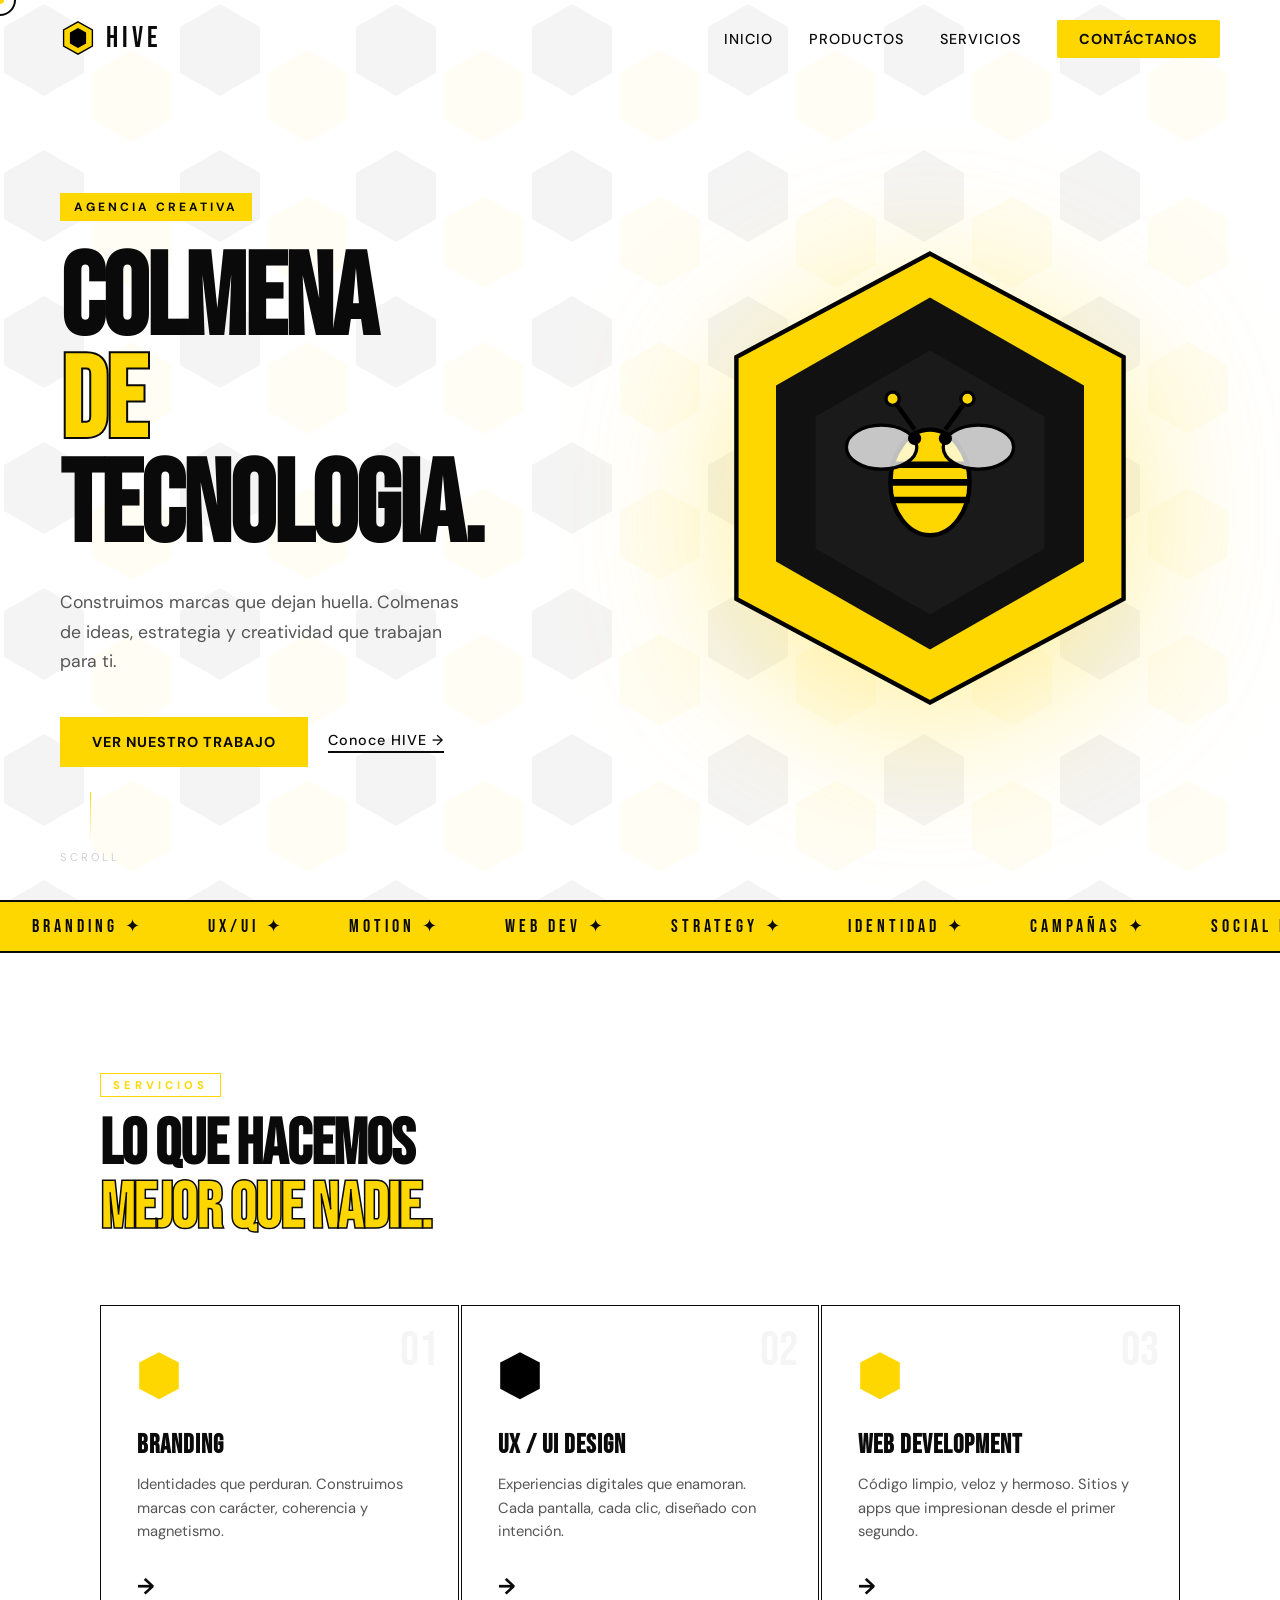
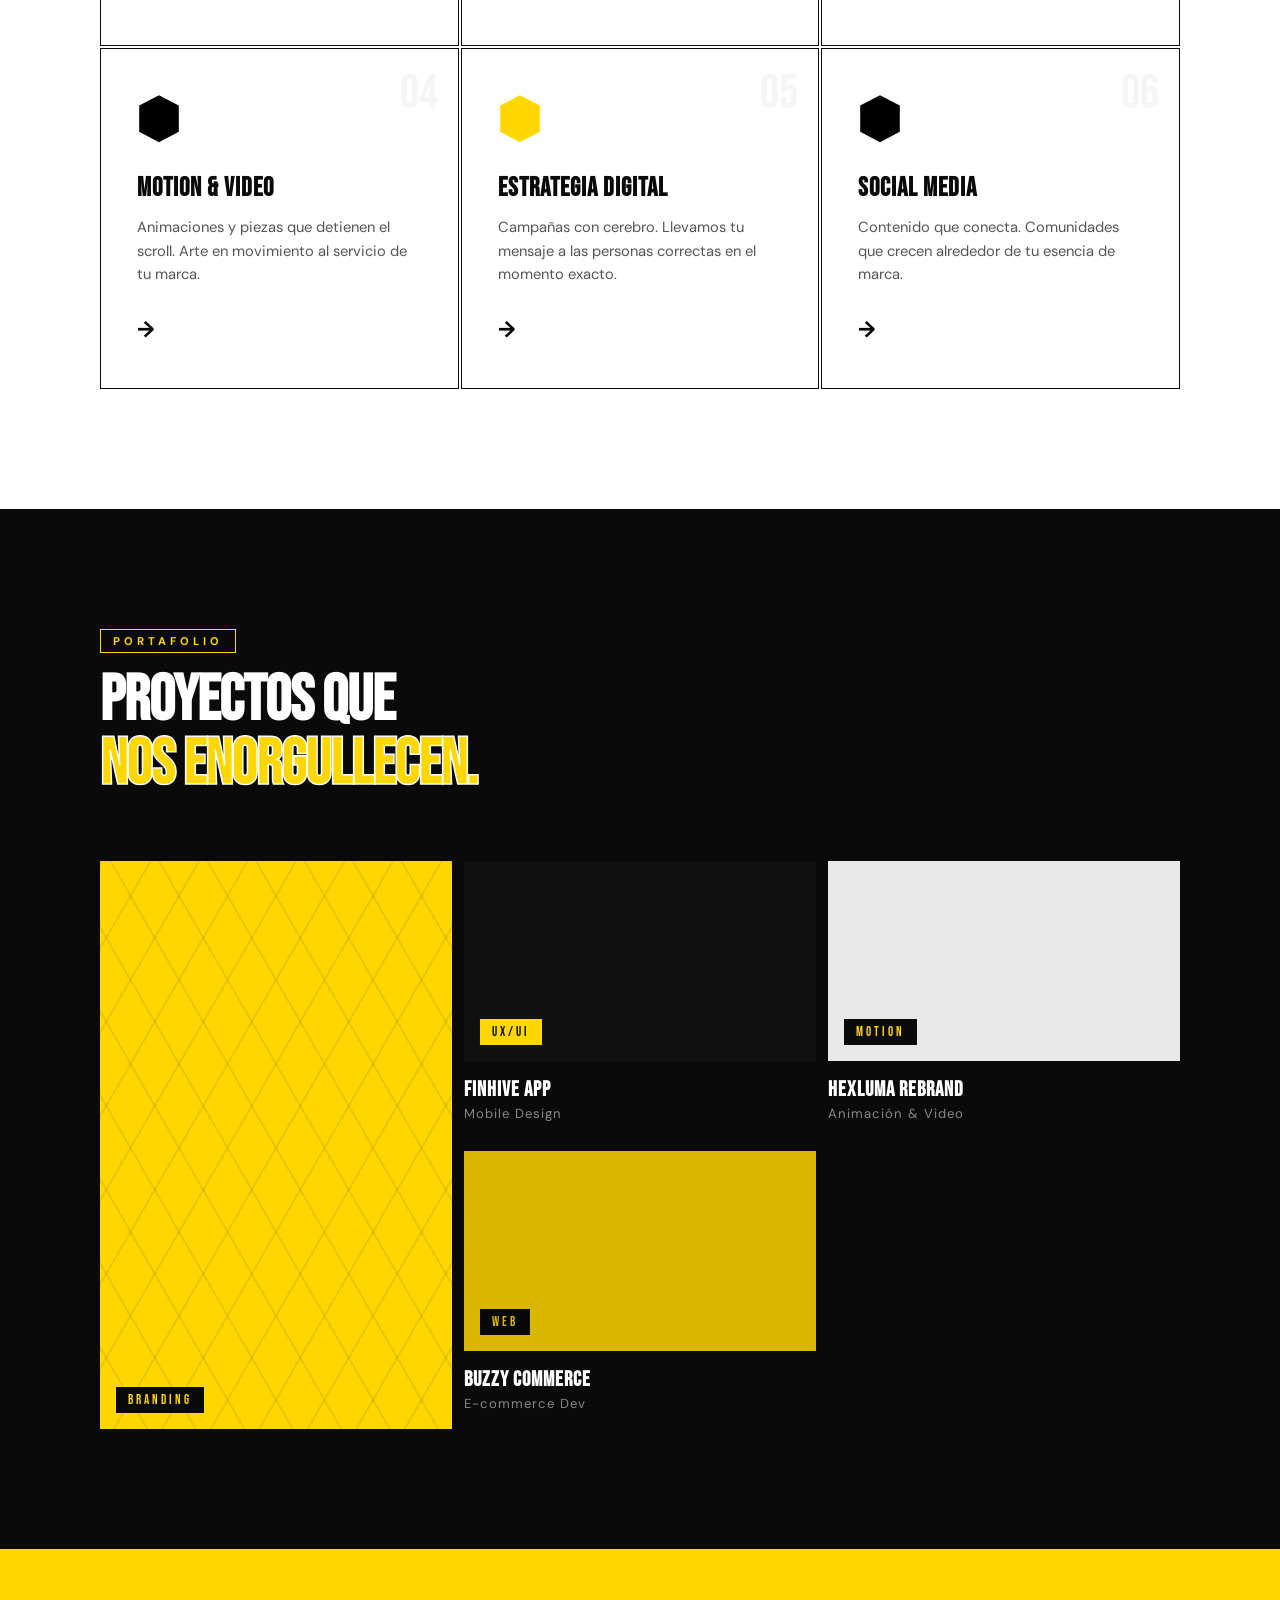
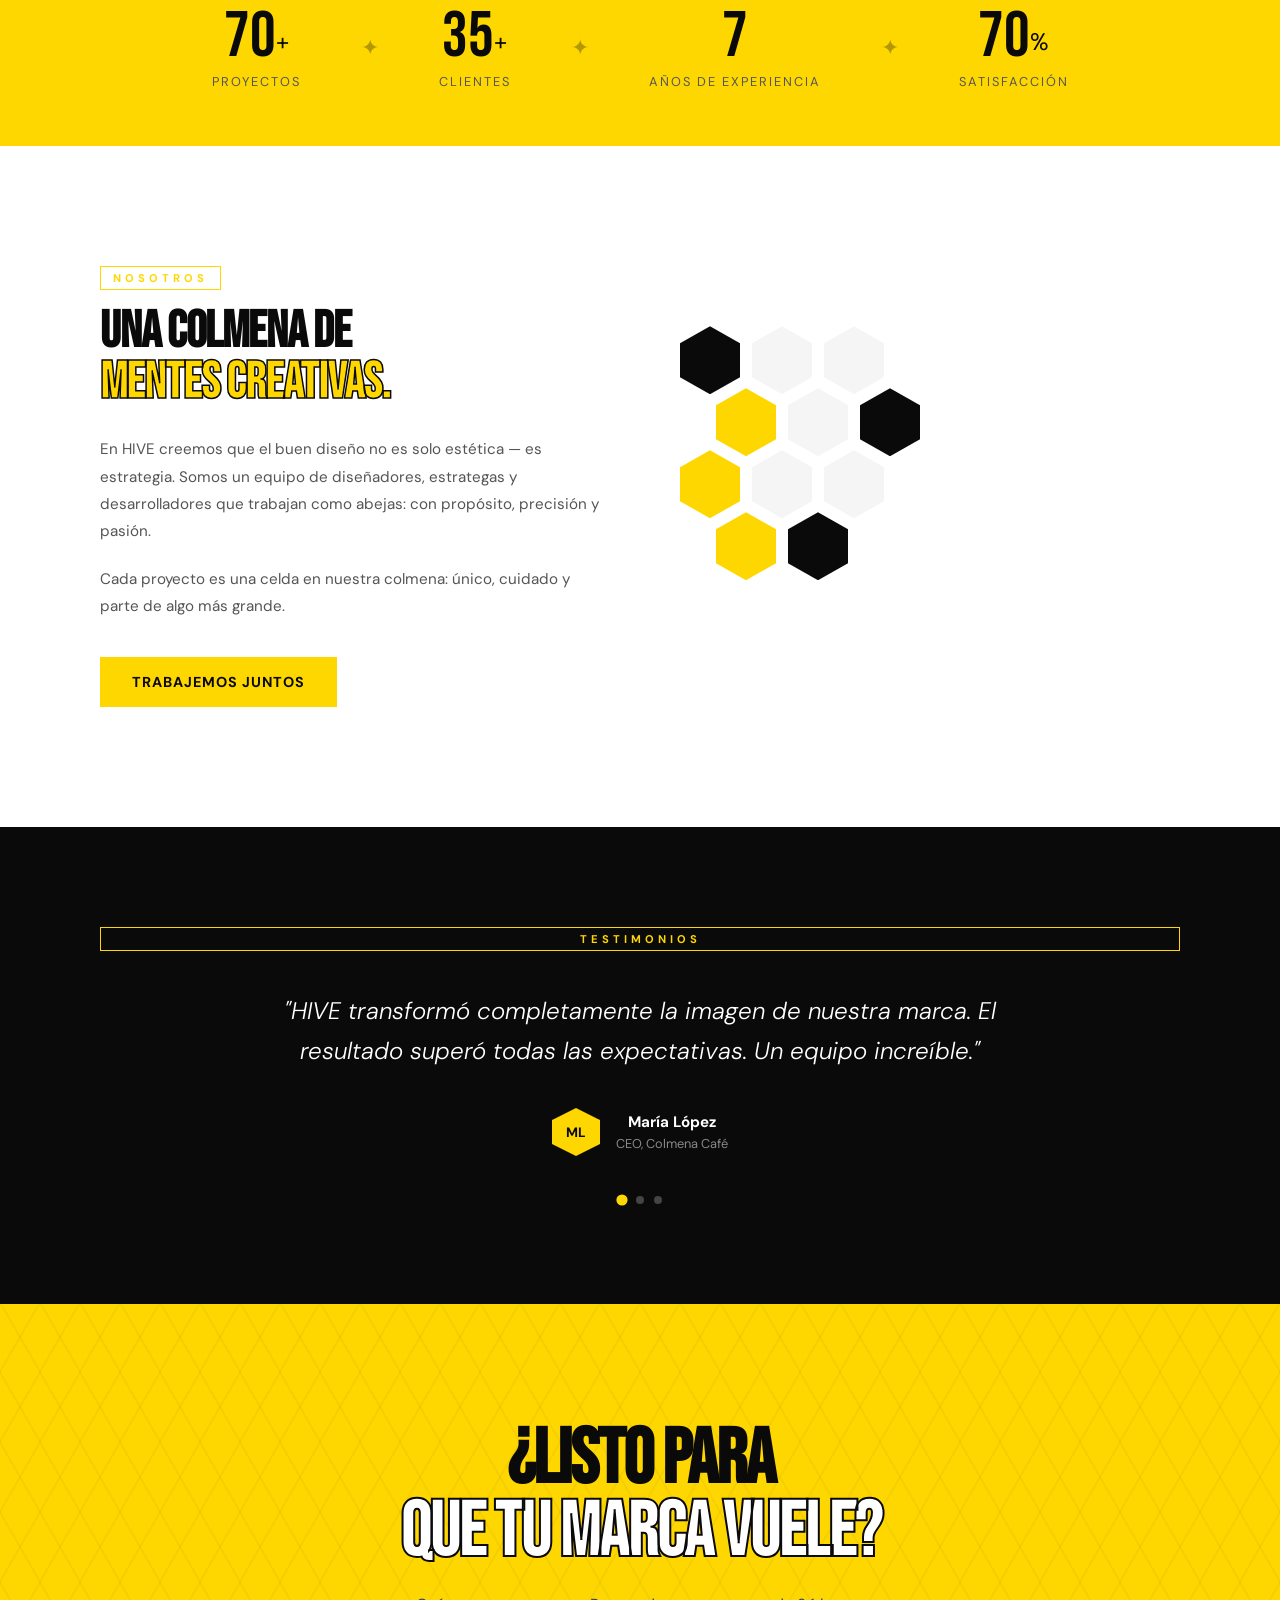
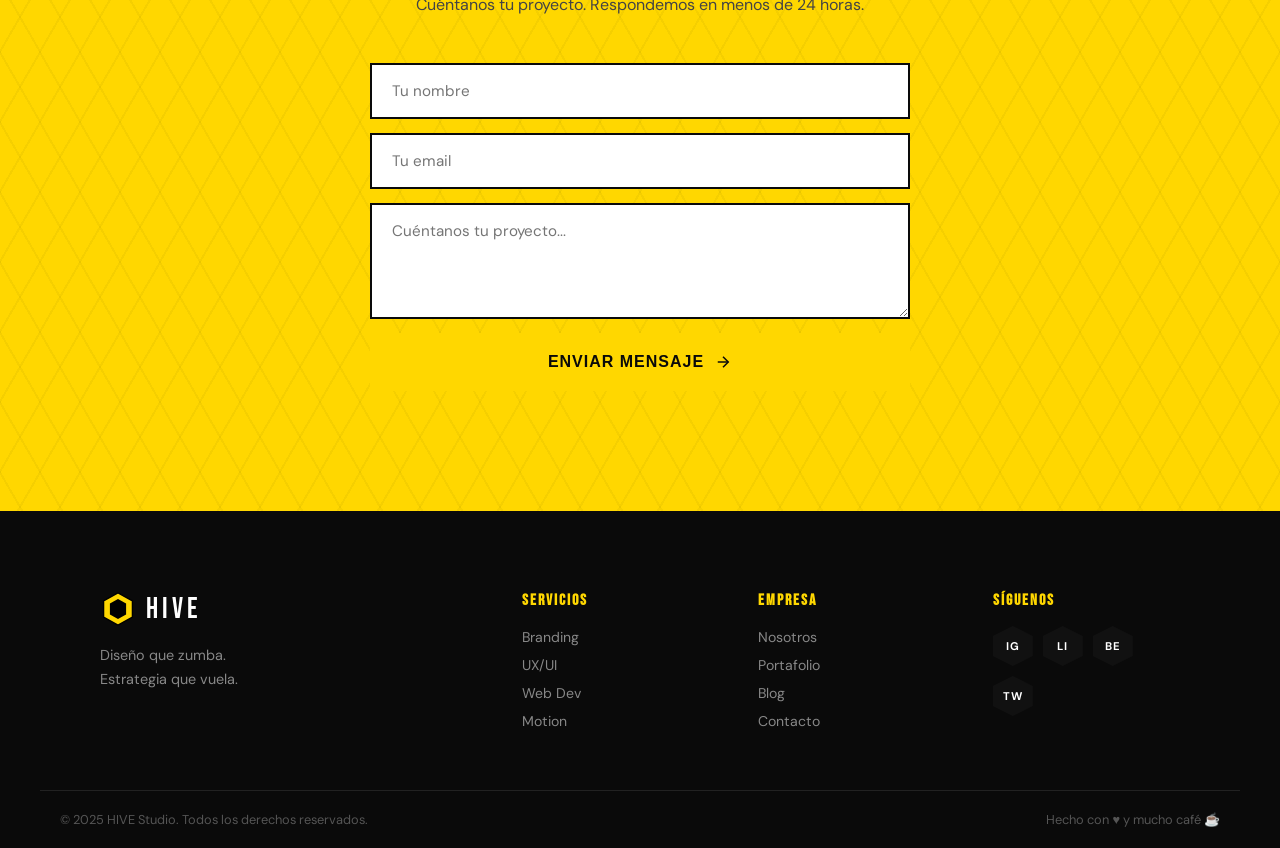
==== commit d3fac270: "currently: se desarrollo los modulos de servicios y lanidng page" ====
--- a/index.html
+++ b/index.html
@@ -3,8 +3,8 @@
 <head>
   <meta charset="UTF-8" />
   <meta name="viewport" content="width=device-width, initial-scale=1.0"/>
-  <title>HIVE — colmena de servicios</title>
-  <link rel="stylesheet" href="/src/styles/style_ser.css" />
+  <title>HIVE — colmena </title>
+  <link rel="stylesheet" href="/src/styles/style_lan.css" />
   <link href="https://fonts.googleapis.com/css2?family=Bebas+Neue&family=DM+Sans:ital,wght@0,300;0,400;0,700;1,300&display=swap" rel="stylesheet"/>
 </head>
 <body>
@@ -23,10 +23,10 @@
       <span>HIVE</span>
     </div>
     <ul class="nav-links">
-      <li><a href="#index">Inicio</a></li>
-      <li><a href="#productos">Productos</a></li>
-      <li><a href="#servicios">Servicios</a></li>
-      <li><a href="#contactos" class="nav-cta">Contáctanos</a></li>
+      <li><a href="/index.html">Inicio</a></li>
+      <li><a href="/src/public/productos.html">Productos</a></li>
+      <li><a href="/src/public/servicios.html">Servicios</a></li>
+      <li><a href="/src/public/contactos.html" class="nav-cta">Contáctanos</a></li>
     </ul>
     <button class="nav-burger" id="burger" aria-label="Menú">
       <span></span><span></span><span></span>
--- a/src/styles/style_lan.css
+++ b/src/styles/style_lan.css
@@ -0,0 +1,687 @@
+/* ══════════════════════════════════════════
+   HIVE STUDIO — Landing Page Styles
+   Paleta: Blanco · Negro · Amarillo Panal
+   ══════════════════════════════════════════ */
+
+/* ─── VARIABLES ─────────────────────────── */
+:root {
+  --yellow: #FFD700;
+  --yellow-dark: #e6c200;
+  --black: #0a0a0a;
+  --white: #ffffff;
+  --gray: #f5f5f5;
+  --gray-mid: #d0d0d0;
+  --gray-dark: #555;
+  --font-display: 'Bebas Neue', sans-serif;
+  --font-body: 'DM Sans', sans-serif;
+  --transition: cubic-bezier(0.25, 0.46, 0.45, 0.94);
+}
+
+/* ─── RESET & BASE ───────────────────────── */
+*, *::before, *::after { box-sizing: border-box; margin: 0; padding: 0; }
+html { scroll-behavior: smooth; }
+body {
+  font-family: var(--font-body);
+  background: var(--white);
+  color: var(--black);
+  overflow-x: hidden;
+  cursor: none;
+}
+a { text-decoration: none; color: inherit; }
+ul { list-style: none; }
+img { display: block; max-width: 100%; }
+
+/* ─── CURSOR ─────────────────────────────── */
+.cursor {
+  position: fixed;
+  width: 8px; height: 8px;
+  background: var(--yellow);
+  border-radius: 50%;
+  pointer-events: none;
+  transform: translate(-50%, -50%);
+  z-index: 9999;
+  transition: transform 0.1s, background 0.2s;
+}
+.cursor-follower {
+  position: fixed;
+  width: 32px; height: 32px;
+  border: 2px solid var(--black);
+  border-radius: 50%;
+  pointer-events: none;
+  transform: translate(-50%, -50%);
+  z-index: 9998;
+  transition: width 0.3s var(--transition), height 0.3s var(--transition), border-color 0.2s;
+}
+.cursor.hover { transform: translate(-50%,-50%) scale(2.5); background: var(--black); }
+.cursor-follower.hover { width: 56px; height: 56px; border-color: var(--yellow); }
+
+/* ─── NAVEGACIÓN ─────────────────────────── */
+.nav {
+  position: fixed;
+  top: 0; left: 0; right: 0;
+  display: flex;
+  align-items: center;
+  justify-content: space-between;
+  padding: 20px 60px;
+  z-index: 1000;
+  transition: background 0.4s, padding 0.3s, box-shadow 0.4s;
+}
+.nav.scrolled {
+  background: rgba(255,255,255,0.96);
+  backdrop-filter: blur(20px);
+  padding: 14px 60px;
+  box-shadow: 0 2px 30px rgba(0,0,0,0.08);
+}
+.nav-logo {
+  display: flex;
+  align-items: center;
+  gap: 10px;
+  font-family: var(--font-display);
+  font-size: 1.8rem;
+  letter-spacing: 4px;
+}
+.nav-honeycomb { width: 36px; height: 36px; }
+.nav-links {
+  display: flex;
+  align-items: center;
+  gap: 36px;
+}
+.nav-links a {
+  font-size: 0.9rem;
+  font-weight: 500;
+  letter-spacing: 1px;
+  text-transform: uppercase;
+  position: relative;
+}
+.nav-links a::after {
+  content: '';
+  position: absolute;
+  bottom: -3px; left: 0;
+  width: 0; height: 2px;
+  background: var(--yellow);
+  transition: width 0.3s var(--transition);
+}
+.nav-links a:hover::after { width: 100%; }
+.nav-cta {
+  background: var(--yellow);
+  color: var(--black) !important;
+  padding: 10px 22px;
+  border-radius: 2px;
+  font-weight: 700 !important;
+  transition: background 0.3s, transform 0.2s !important;
+}
+.nav-cta:hover { background: var(--black) !important; color: var(--yellow) !important; transform: translateY(-2px); }
+.nav-cta::after { display: none !important; }
+.nav-burger { display: none; flex-direction: column; gap: 5px; background: none; border: none; cursor: none; padding: 4px; }
+.nav-burger span { display: block; width: 24px; height: 2px; background: var(--black); transition: 0.3s; }
+
+/* ─── HERO ───────────────────────────────── */
+.hero {
+  min-height: 100vh;
+  display: grid;
+  grid-template-columns: 1fr 1fr;
+  align-items: center;
+  padding: 120px 60px 60px;
+  background: var(--white);
+  position: relative;
+  overflow: hidden;
+}
+
+/* Panal de fondo */
+.honeycomb-bg {
+  position: absolute;
+  inset: 0;
+  display: flex;
+  flex-wrap: wrap;
+  align-content: flex-start;
+  pointer-events: none;
+  opacity: 0.04;
+  z-index: 0;
+}
+.hex-cell {
+  width: 80px; height: 92px;
+  background: var(--black);
+  clip-path: polygon(50% 0%, 100% 25%, 100% 75%, 50% 100%, 0% 75%, 0% 25%);
+  margin: 4px;
+  animation: hexPulse 6s infinite alternate;
+}
+.hex-cell:nth-child(even) { background: var(--yellow); margin-top: 50px; }
+@keyframes hexPulse {
+  from { opacity: 0.3; transform: scale(0.95); }
+  to   { opacity: 1;   transform: scale(1.02); }
+}
+
+/* Contenido hero */
+.hero-content {
+  position: relative;
+  z-index: 2;
+  animation: slideUp 1s var(--transition) both;
+}
+@keyframes slideUp {
+  from { opacity: 0; transform: translateY(50px); }
+  to   { opacity: 1; transform: translateY(0); }
+}
+.hero-tag {
+  display: inline-block;
+  background: var(--yellow);
+  color: var(--black);
+  font-size: 0.75rem;
+  font-weight: 700;
+  letter-spacing: 3px;
+  text-transform: uppercase;
+  padding: 6px 14px;
+  margin-bottom: 28px;
+}
+.hero-title {
+  font-family: var(--font-display);
+  font-size: clamp(5rem, 9vw, 9rem);
+  line-height: 0.9;
+  letter-spacing: -2px;
+  margin-bottom: 28px;
+}
+.hero-title .line { display: block; }
+.hero-title .accent { color: var(--yellow); -webkit-text-stroke: 2px var(--black); }
+.hero-sub {
+  font-size: 1.1rem;
+  line-height: 1.7;
+  color: var(--gray-dark);
+  max-width: 420px;
+  margin-bottom: 40px;
+}
+.hero-actions { display: flex; gap: 20px; align-items: center; flex-wrap: wrap; }
+
+/* Botones */
+.btn-primary {
+  display: inline-flex;
+  align-items: center;
+  gap: 10px;
+  background: var(--yellow);
+  color: var(--black);
+  font-weight: 700;
+  font-size: 0.9rem;
+  letter-spacing: 1px;
+  padding: 16px 32px;
+  text-transform: uppercase;
+  position: relative;
+  overflow: hidden;
+  transition: color 0.3s, transform 0.2s;
+  border: none;
+  cursor: none;
+}
+.btn-primary::before {
+  content: '';
+  position: absolute;
+  inset: 0;
+  background: var(--black);
+  transform: translateX(-101%);
+  transition: transform 0.4s var(--transition);
+}
+.btn-primary:hover { color: var(--yellow); transform: translateY(-2px); }
+.btn-primary:hover::before { transform: translateX(0); }
+.btn-primary span, .btn-primary svg { position: relative; z-index: 1; }
+.btn-primary svg { width: 18px; height: 18px; }
+.btn-primary.large { font-size: 1rem; padding: 20px 44px; }
+
+.btn-ghost {
+  font-size: 0.9rem;
+  font-weight: 500;
+  letter-spacing: 1px;
+  color: var(--black);
+  border-bottom: 2px solid var(--black);
+  padding-bottom: 2px;
+  transition: color 0.3s, border-color 0.3s;
+}
+.btn-ghost:hover { color: var(--yellow-dark); border-color: var(--yellow-dark); }
+
+/* Logo hexagonal hero */
+.hero-logo-wrap {
+  display: flex;
+  justify-content: center;
+  align-items: center;
+  position: relative;
+  z-index: 2;
+  animation: fadeIn 1.2s 0.3s both;
+}
+@keyframes fadeIn { from { opacity: 0; } to { opacity: 1; } }
+.big-hex {
+  width: clamp(260px, 35vw, 440px);
+  filter: drop-shadow(0 30px 80px rgba(255,215,0,0.4));
+  transform-style: preserve-3d;
+  transition: transform 0.1s;
+}
+.big-hex svg { width: 100%; height: auto; }
+.hex-outer { fill: var(--yellow); stroke: #000; stroke-width: 2; }
+.hex-mid   { fill: #111; }
+.hex-inner { fill: #1a1a1a; }
+.wing { animation: wingFlap 0.8s infinite alternate ease-in-out; transform-origin: center; }
+.wing:last-of-type { animation-delay: 0.1s; }
+@keyframes wingFlap {
+  from { transform: scaleY(1);    opacity: 0.85; }
+  to   { transform: scaleY(0.7);  opacity: 0.6;  }
+}
+
+.hero-scroll-hint {
+  position: absolute;
+  bottom: 36px; left: 60px;
+  display: flex;
+  flex-direction: column;
+  align-items: center;
+  gap: 8px;
+  font-size: 0.7rem;
+  letter-spacing: 3px;
+  text-transform: uppercase;
+  color: var(--gray-mid);
+  z-index: 3;
+}
+.scroll-line {
+  width: 1px; height: 50px;
+  background: linear-gradient(to bottom, var(--yellow), transparent);
+  animation: scrollLine 2s infinite;
+}
+@keyframes scrollLine {
+  from { transform: scaleY(0); transform-origin: top; opacity: 1; }
+  to   { transform: scaleY(1); transform-origin: top; opacity: 0.3; }
+}
+
+/* ─── TICKER ─────────────────────────────── */
+.ticker-wrap {
+  background: var(--yellow);
+  overflow: hidden;
+  padding: 14px 0;
+  border-top: 2px solid var(--black);
+  border-bottom: 2px solid var(--black);
+}
+.ticker {
+  display: flex;
+  width: max-content;
+  animation: ticker 20s linear infinite;
+}
+.ticker span {
+  font-family: var(--font-display);
+  font-size: 1.1rem;
+  letter-spacing: 4px;
+  padding: 0 32px;
+  color: var(--black);
+  white-space: nowrap;
+}
+@keyframes ticker { from { transform: translateX(0); } to { transform: translateX(-50%); } }
+
+/* ─── CONTAINER ──────────────────────────── */
+.container { max-width: 1200px; margin: 0 auto; padding: 0 60px; }
+
+/* ─── SECTION HEADER ─────────────────────── */
+.section-header { margin-bottom: 64px; }
+.section-header.invert { color: var(--white); }
+.section-tag {
+  display: inline-block;
+  font-size: 0.7rem;
+  letter-spacing: 4px;
+  text-transform: uppercase;
+  font-weight: 700;
+  color: var(--yellow);
+  border: 1.5px solid var(--yellow);
+  padding: 4px 12px;
+  margin-bottom: 16px;
+}
+.section-tag.center { display: block; text-align: center; margin-bottom: 40px; }
+.section-header h2 {
+  font-family: var(--font-display);
+  font-size: clamp(2.5rem, 5vw, 5rem);
+  line-height: 1;
+  letter-spacing: -1px;
+}
+.section-header h2 em {
+  font-style: normal;
+  color: var(--yellow);
+  -webkit-text-stroke: 1.5px var(--black);
+}
+.section-header.invert h2 em { -webkit-text-stroke: 1.5px var(--white); }
+
+/* ─── SERVICIOS ──────────────────────────── */
+.servicios { padding: 120px 0; background: var(--white); }
+.cards-grid {
+  display: grid;
+  grid-template-columns: repeat(3, 1fr);
+  gap: 2px;
+}
+.card {
+  background: var(--white);
+  border: 1.5px solid var(--black);
+  padding: 44px 36px;
+  position: relative;
+  overflow: hidden;
+  transition: background 0.4s, color 0.4s, transform 0.3s;
+  cursor: none;
+}
+.card::before {
+  content: '';
+  position: absolute;
+  inset: 0;
+  background: var(--yellow);
+  transform: translateY(101%);
+  transition: transform 0.4s var(--transition);
+  z-index: 0;
+}
+.card:hover { transform: translateY(-4px); }
+.card:hover::before { transform: translateY(0); }
+.card > * { position: relative; z-index: 1; }
+.card-hex { width: 44px; margin-bottom: 24px; }
+.card-hex svg { width: 100%; transition: transform 0.4s; }
+.card:hover .card-hex svg { transform: rotate(30deg); }
+.card h3 {
+  font-family: var(--font-display);
+  font-size: 1.6rem;
+  letter-spacing: 1px;
+  margin-bottom: 12px;
+}
+.card p {
+  font-size: 0.92rem;
+  line-height: 1.6;
+  color: var(--gray-dark);
+  margin-bottom: 28px;
+}
+.card:hover p { color: var(--black); }
+.card-arrow {
+  font-size: 1.4rem;
+  font-weight: 700;
+  display: inline-block;
+  transition: transform 0.3s;
+}
+.card:hover .card-arrow { transform: translateX(8px); }
+[data-index]::after {
+  content: attr(data-index);
+  position: absolute;
+  top: 16px; right: 20px;
+  font-family: var(--font-display);
+  font-size: 3rem;
+  color: var(--gray);
+  transition: color 0.4s;
+}
+.card:hover [data-index]::after { color: rgba(0,0,0,0.08); }
+
+/* ─── TRABAJO ────────────────────────────── */
+.trabajo { background: var(--black); padding: 120px 0; }
+.trabajo .section-tag { color: var(--yellow); border-color: var(--yellow); }
+.portfolio-grid {
+  display: grid;
+  grid-template-columns: 1fr 1fr 1fr;
+  grid-template-rows: auto auto;
+  gap: 12px;
+}
+.p-item { cursor: none; overflow: hidden; }
+.p-item.big { grid-row: span 2; }
+.p-img {
+  height: 200px;
+  position: relative;
+  overflow: hidden;
+  transition: transform 0.5s var(--transition);
+}
+.p-item.big .p-img { height: 100%; min-height: 420px; }
+.p-img:hover { transform: scale(1.03); }
+.p-hex-pattern {
+  position: absolute;
+  inset: 0;
+  background-image: repeating-linear-gradient(
+    60deg, transparent, transparent 40px,
+    rgba(0,0,0,0.08) 40px, rgba(0,0,0,0.08) 42px
+  ),
+  repeating-linear-gradient(
+    -60deg, transparent, transparent 40px,
+    rgba(0,0,0,0.08) 40px, rgba(0,0,0,0.08) 42px
+  );
+}
+.p-label {
+  position: absolute;
+  bottom: 16px; left: 16px;
+  background: var(--black);
+  color: var(--yellow);
+  font-family: var(--font-display);
+  font-size: 0.8rem;
+  letter-spacing: 3px;
+  padding: 5px 12px;
+}
+.p-label.light { background: var(--yellow); color: var(--black); }
+.p-info { padding: 16px 0; }
+.p-info h4 { font-family: var(--font-display); font-size: 1.3rem; letter-spacing: 1px; color: var(--white); }
+.p-info span { font-size: 0.82rem; color: #888; letter-spacing: 1px; }
+
+/* ─── STATS ──────────────────────────────── */
+.stats-bar {
+  background: var(--yellow);
+  display: flex;
+  justify-content: center;
+  align-items: center;
+  gap: 60px;
+  padding: 56px 60px;
+  flex-wrap: wrap;
+}
+.stat { text-align: center; }
+.stat-num {
+  font-family: var(--font-display);
+  font-size: 4rem;
+  line-height: 1;
+  color: var(--black);
+}
+.stat sup { font-size: 1.5rem; vertical-align: super; }
+.stat-label { display: block; font-size: 0.8rem; letter-spacing: 2px; text-transform: uppercase; color: #555; margin-top: 4px; }
+.stat-divider { font-size: 1.4rem; color: var(--black); opacity: 0.3; }
+
+/* ─── NOSOTROS ───────────────────────────── */
+.nosotros { padding: 120px 0; background: var(--white); }
+.nos-grid {
+  display: grid;
+  grid-template-columns: 1fr 1fr;
+  gap: 80px;
+  align-items: center;
+}
+.nos-text .section-tag { color: var(--yellow); border-color: var(--yellow); }
+.nos-text h2 {
+  font-family: var(--font-display);
+  font-size: clamp(2.5rem, 4vw, 4.5rem);
+  line-height: 1;
+  letter-spacing: -1px;
+  margin-bottom: 28px;
+}
+.nos-text h2 em { font-style: normal; color: var(--yellow); -webkit-text-stroke: 1.5px var(--black); }
+.nos-text p { font-size: 0.95rem; line-height: 1.8; color: var(--gray-dark); margin-bottom: 20px; }
+.nos-text .btn-primary { margin-top: 16px; }
+
+.nos-visual { position: relative; height: 320px; }
+.nos-hex-grid { position: absolute; inset: 0; }
+.nos-hex {
+  position: absolute;
+  width: 60px; height: 68px;
+  background: var(--gray);
+  clip-path: polygon(50% 0%,100% 25%,100% 75%,50% 100%,0% 75%,0% 25%);
+  transition: transform 0.6s var(--transition), background 0.4s;
+  animation: hexAppear 0.6s both;
+}
+.nos-hex.yellow { background: var(--yellow); }
+.nos-hex.black  { background: var(--black); }
+.nos-hex:hover  { transform: scale(1.3) !important; z-index: 10; }
+@keyframes hexAppear {
+  from { opacity: 0; transform: scale(0.3); }
+  to   { opacity: 1; transform: scale(1); }
+}
+
+/* ─── TESTIMONIOS ────────────────────────── */
+.testimonios { background: var(--black); padding: 100px 0; }
+.testi {
+  display: none;
+  text-align: center;
+  animation: fadeIn 0.5s;
+}
+.testi.active { display: block; }
+.testi p {
+  font-size: clamp(1.1rem, 2vw, 1.5rem);
+  line-height: 1.7;
+  color: var(--white);
+  font-style: italic;
+  max-width: 800px;
+  margin: 0 auto 36px;
+  font-weight: 300;
+}
+.testi-author {
+  display: flex;
+  align-items: center;
+  justify-content: center;
+  gap: 16px;
+}
+.testi-avatar {
+  width: 48px; height: 48px;
+  background: var(--yellow);
+  color: var(--black);
+  font-weight: 700;
+  font-size: 0.85rem;
+  display: flex;
+  align-items: center;
+  justify-content: center;
+  clip-path: polygon(50% 0%,100% 25%,100% 75%,50% 100%,0% 75%,0% 25%);
+}
+.testi-author strong { display: block; color: var(--white); font-size: 0.95rem; }
+.testi-author span { font-size: 0.8rem; color: #888; }
+.testi-dots { display: flex; justify-content: center; gap: 10px; margin-top: 40px; }
+.dot {
+  width: 8px; height: 8px;
+  border-radius: 50%;
+  background: #444;
+  border: none;
+  cursor: none;
+  transition: background 0.3s, transform 0.3s;
+}
+.dot.active { background: var(--yellow); transform: scale(1.4); }
+
+/* ─── CTA FINAL ──────────────────────────── */
+.cta-final {
+  background: var(--yellow);
+  padding: 120px 0;
+  position: relative;
+  overflow: hidden;
+}
+.cta-hex-bg {
+  position: absolute;
+  inset: 0;
+  background-image: repeating-linear-gradient(
+    60deg, rgba(0,0,0,0.04) 0, rgba(0,0,0,0.04) 2px,
+    transparent 0, transparent 50%
+  ),
+  repeating-linear-gradient(
+    -60deg, rgba(0,0,0,0.04) 0, rgba(0,0,0,0.04) 2px,
+    transparent 0, transparent 50%
+  );
+  background-size: 40px 70px;
+}
+.cta-content { position: relative; z-index: 1; text-align: center; }
+.cta-content h2 {
+  font-family: var(--font-display);
+  font-size: clamp(3rem, 6vw, 6.5rem);
+  line-height: 0.95;
+  letter-spacing: -2px;
+  color: var(--black);
+  margin-bottom: 24px;
+}
+.cta-content h2 em { font-style: normal; color: var(--white); -webkit-text-stroke: 2px var(--black); }
+.cta-content p { font-size: 1rem; color: #444; margin-bottom: 48px; }
+.cta-form {
+  display: flex;
+  flex-direction: column;
+  gap: 14px;
+  max-width: 540px;
+  margin: 0 auto;
+}
+.cta-input {
+  background: var(--white);
+  border: 2px solid var(--black);
+  padding: 16px 20px;
+  font-family: var(--font-body);
+  font-size: 0.95rem;
+  outline: none;
+  transition: border-color 0.3s, box-shadow 0.3s;
+  resize: vertical;
+}
+.cta-input:focus { border-color: var(--black); box-shadow: 4px 4px 0 var(--black); }
+.cta-form .btn-primary { align-self: stretch; justify-content: center; }
+
+/* ─── FOOTER ─────────────────────────────── */
+.footer { background: var(--black); padding: 80px 0 0; }
+.footer-grid {
+  display: grid;
+  grid-template-columns: 2fr 1fr 1fr 1fr;
+  gap: 48px;
+  padding-bottom: 60px;
+  border-bottom: 1px solid #222;
+}
+.footer-brand .nav-logo { color: var(--white); margin-bottom: 16px; }
+.footer-brand p { font-size: 0.9rem; line-height: 1.7; color: #888; }
+.footer-links { display: flex; flex-direction: column; gap: 10px; }
+.footer-links h5 { font-family: var(--font-display); font-size: 1rem; letter-spacing: 2px; color: var(--yellow); margin-bottom: 8px; }
+.footer-links a { font-size: 0.88rem; color: #888; transition: color 0.3s; }
+.footer-links a:hover { color: var(--yellow); }
+.footer-social h5 { font-family: var(--font-display); font-size: 1rem; letter-spacing: 2px; color: var(--yellow); margin-bottom: 16px; }
+.social-icons { display: flex; gap: 10px; flex-wrap: wrap; }
+.social-icon {
+  width: 40px; height: 40px;
+  background: #111;
+  color: var(--white);
+  font-size: 0.7rem;
+  font-weight: 700;
+  letter-spacing: 1px;
+  display: flex; align-items: center; justify-content: center;
+  clip-path: polygon(50% 0%,100% 25%,100% 75%,50% 100%,0% 75%,0% 25%);
+  transition: background 0.3s, color 0.3s;
+}
+.social-icon:hover { background: var(--yellow); color: var(--black); }
+.footer-bottom {
+  display: flex;
+  justify-content: space-between;
+  padding: 20px 60px;
+  font-size: 0.8rem;
+  color: #555;
+  flex-wrap: wrap;
+  gap: 10px;
+}
+
+/* ─── SCROLL REVEAL ──────────────────────── */
+.reveal-ready { opacity: 0; transform: translateY(30px); transition: opacity 0.7s var(--transition), transform 0.7s var(--transition); }
+.reveal-ready.revealed { opacity: 1; transform: translateY(0); }
+.card:nth-child(1) { transition-delay: 0.05s; }
+.card:nth-child(2) { transition-delay: 0.1s; }
+.card:nth-child(3) { transition-delay: 0.15s; }
+.card:nth-child(4) { transition-delay: 0.2s; }
+.card:nth-child(5) { transition-delay: 0.25s; }
+.card:nth-child(6) { transition-delay: 0.3s; }
+
+/* ─── RESPONSIVE ─────────────────────────── */
+@media (max-width: 1024px) {
+  .hero { grid-template-columns: 1fr; padding: 120px 40px 60px; text-align: center; }
+  .hero-logo-wrap { display: none; }
+  .hero-sub { max-width: 100%; margin-left: auto; margin-right: auto; }
+  .hero-actions { justify-content: center; }
+  .hero-scroll-hint { left: 40px; }
+  .cards-grid { grid-template-columns: repeat(2, 1fr); }
+  .nos-grid { grid-template-columns: 1fr; }
+  .nos-visual { display: none; }
+  .footer-grid { grid-template-columns: 1fr 1fr; }
+  .container { padding: 0 40px; }
+}
+
+@media (max-width: 768px) {
+  .nav { padding: 18px 24px; }
+  .nav.scrolled { padding: 12px 24px; }
+  .nav-links { display: none; position: absolute; top: 100%; left: 0; right: 0; background: var(--white); flex-direction: column; padding: 24px; border-bottom: 2px solid var(--yellow); gap: 20px; }
+  .nav-links.open { display: flex; }
+  .nav-burger { display: flex; }
+  .hero { padding: 100px 24px 60px; }
+  .hero-scroll-hint { left: 24px; }
+  .cards-grid { grid-template-columns: 1fr; }
+  .portfolio-grid { grid-template-columns: 1fr; }
+  .p-item.big { grid-row: span 1; }
+  .stats-bar { gap: 32px; padding: 40px 24px; }
+  .container { padding: 0 24px; }
+  .ticker span { padding: 0 18px; }
+  .footer-grid { grid-template-columns: 1fr; }
+  .footer-bottom { padding: 20px 24px; }
+  .cursor, .cursor-follower { display: none; }
+  body { cursor: auto; }
+  a, button { cursor: pointer; }
+}
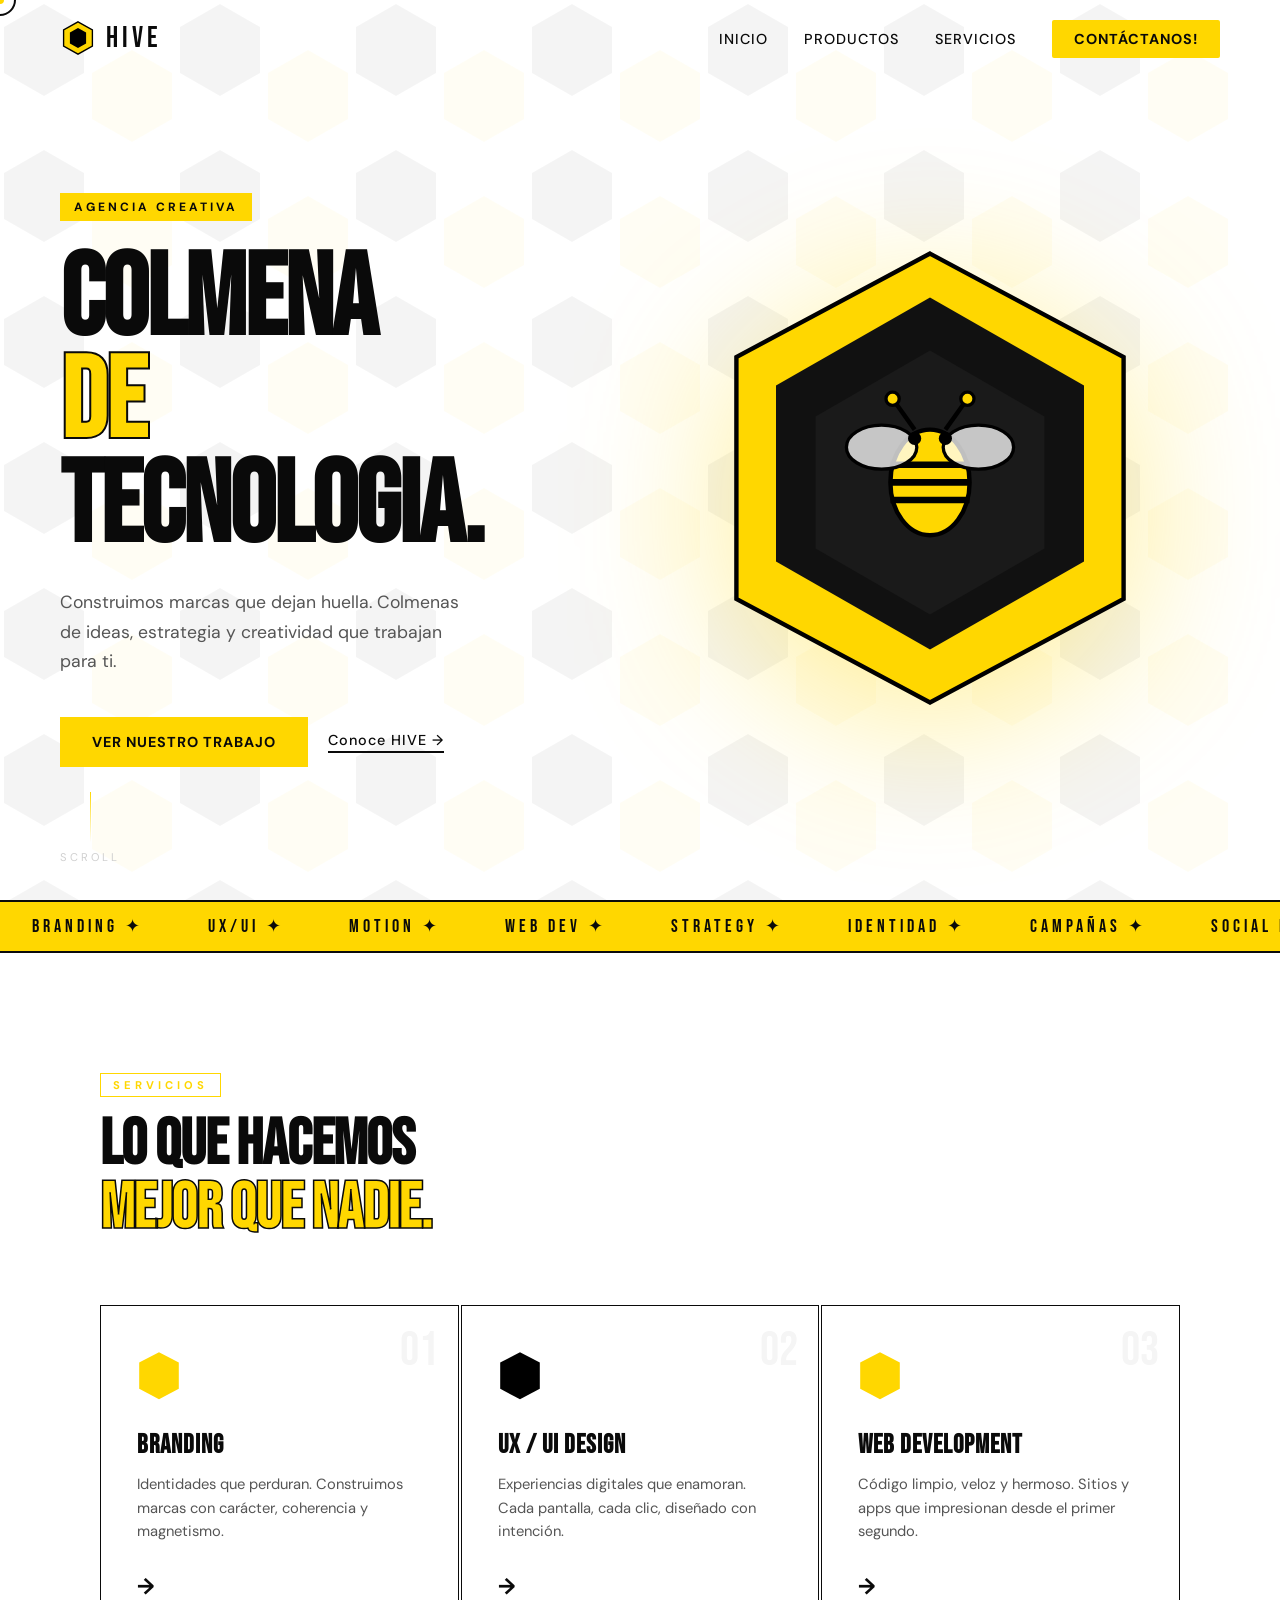
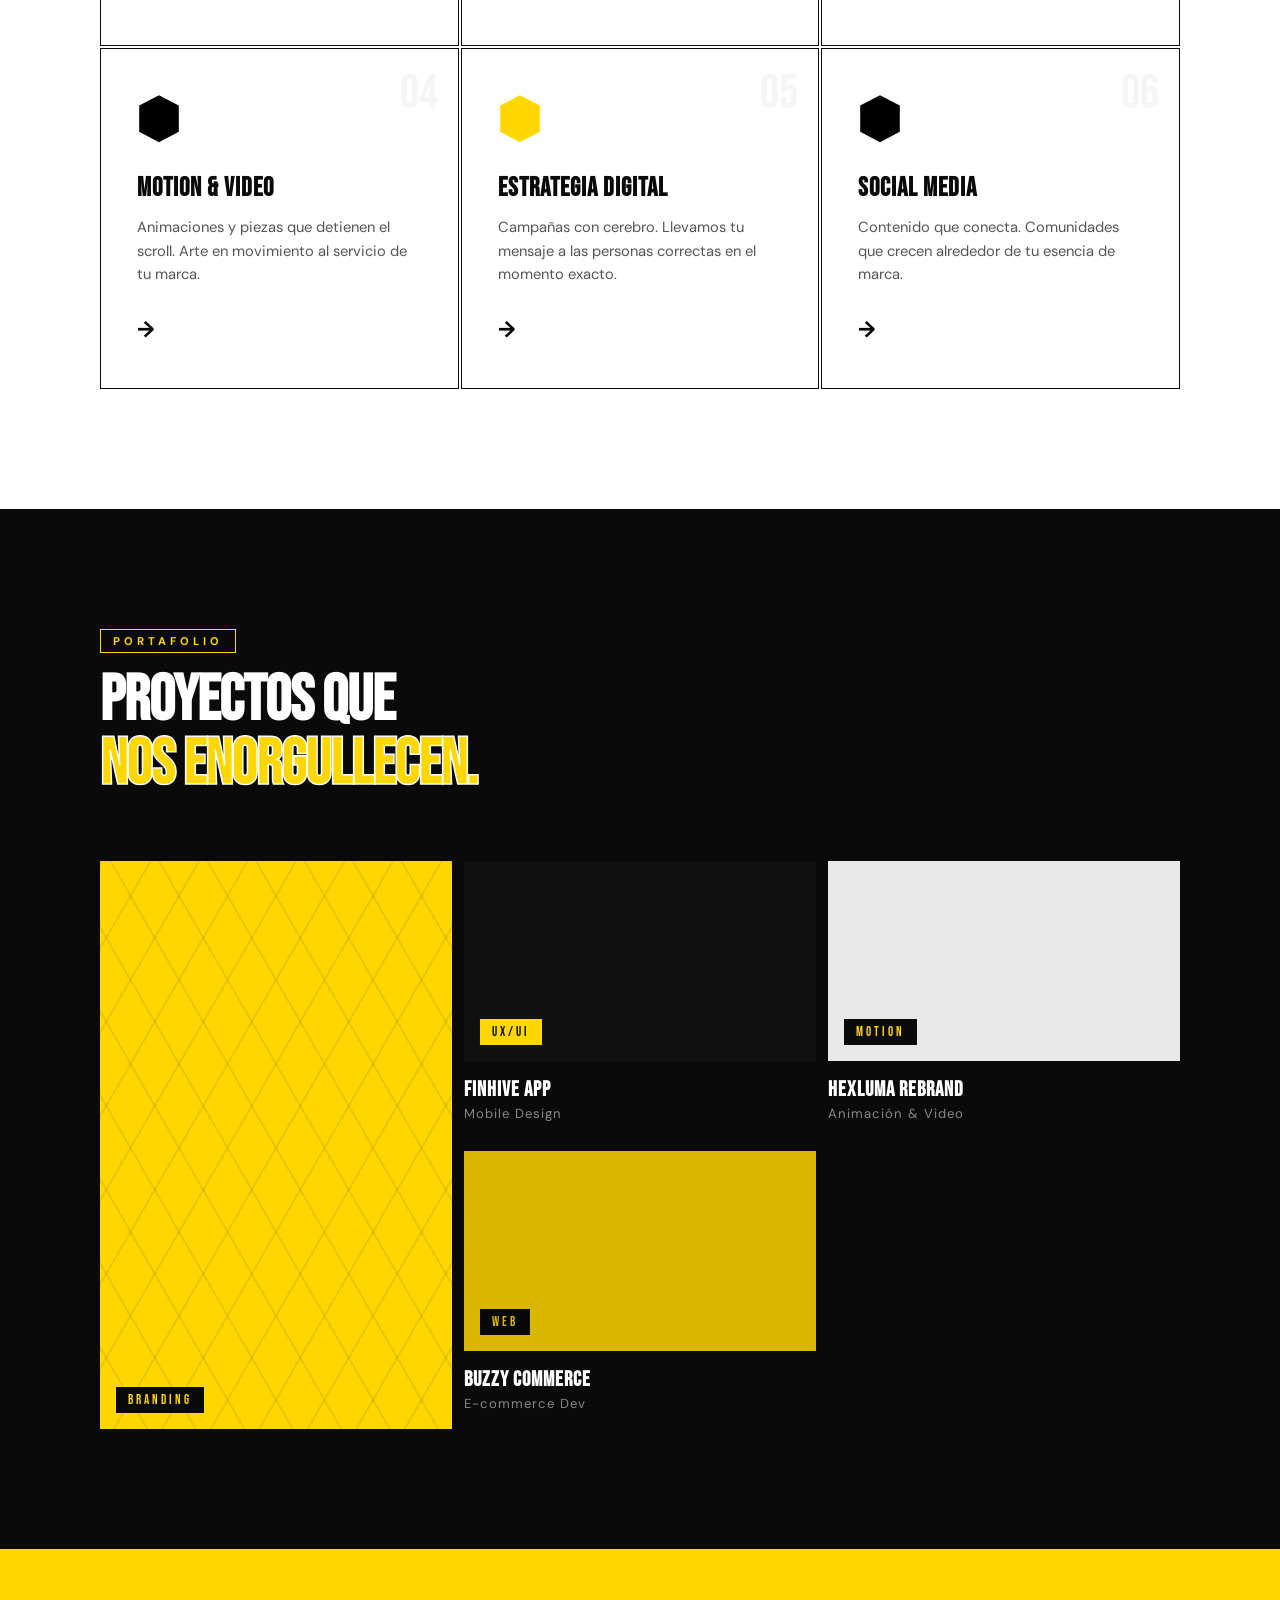
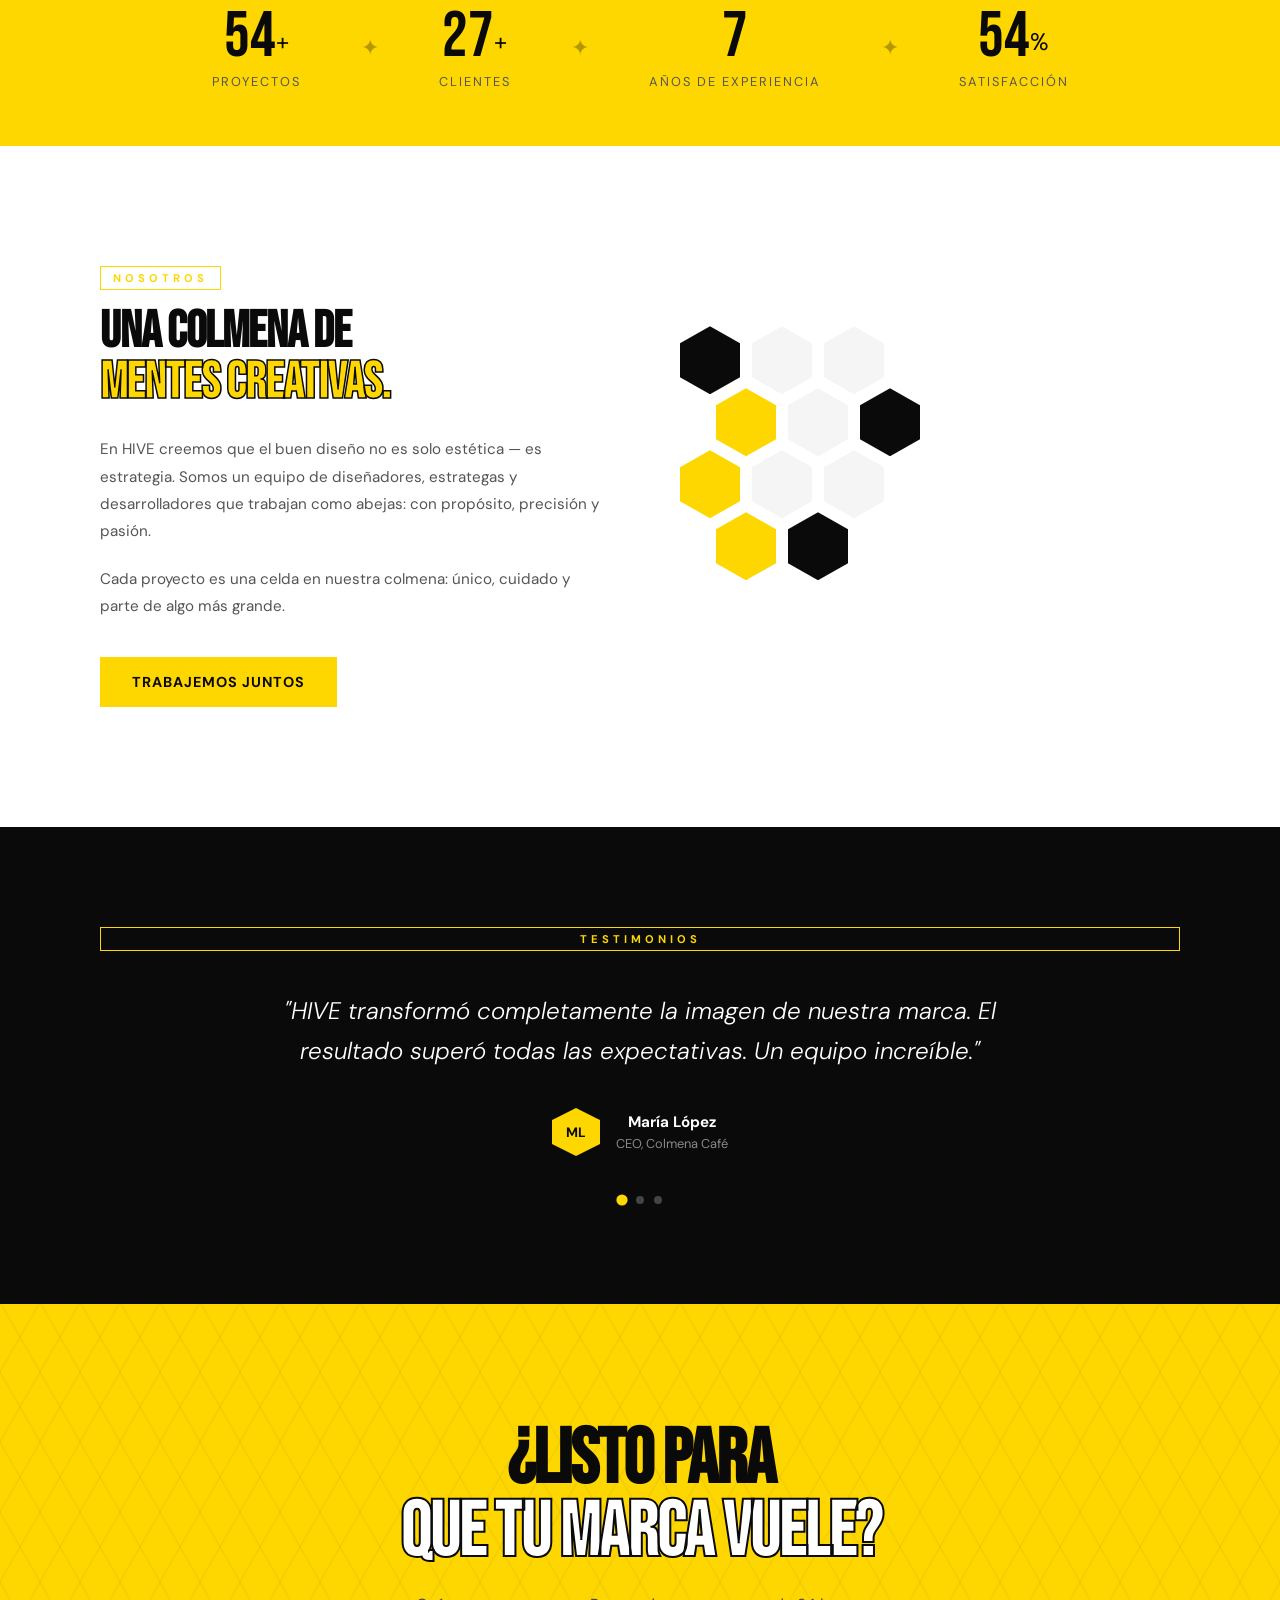
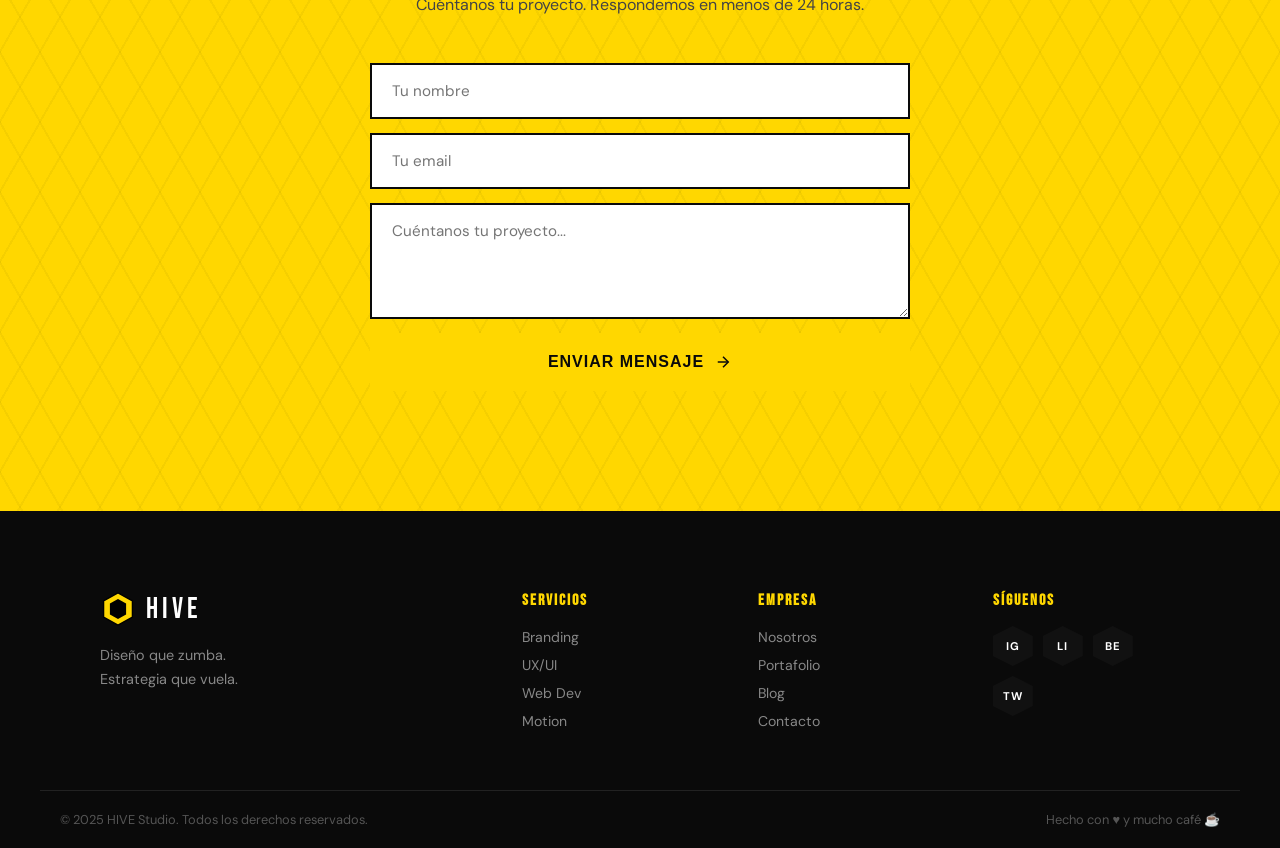
==== commit a8665fdf: "currently: se desarrollo el modulo landinngpage" ====
--- a/index.html
+++ b/index.html
@@ -26,7 +26,7 @@
       <li><a href="/index.html">Inicio</a></li>
       <li><a href="/src/public/productos.html">Productos</a></li>
       <li><a href="/src/public/servicios.html">Servicios</a></li>
-      <li><a href="/src/public/contactos.html" class="nav-cta">Contáctanos</a></li>
+      <li><a href="/src/public/contactos.html" class="nav-cta">Contáctanos!</a></li>
     </ul>
     <button class="nav-burger" id="burger" aria-label="Menú">
       <span></span><span></span><span></span>
